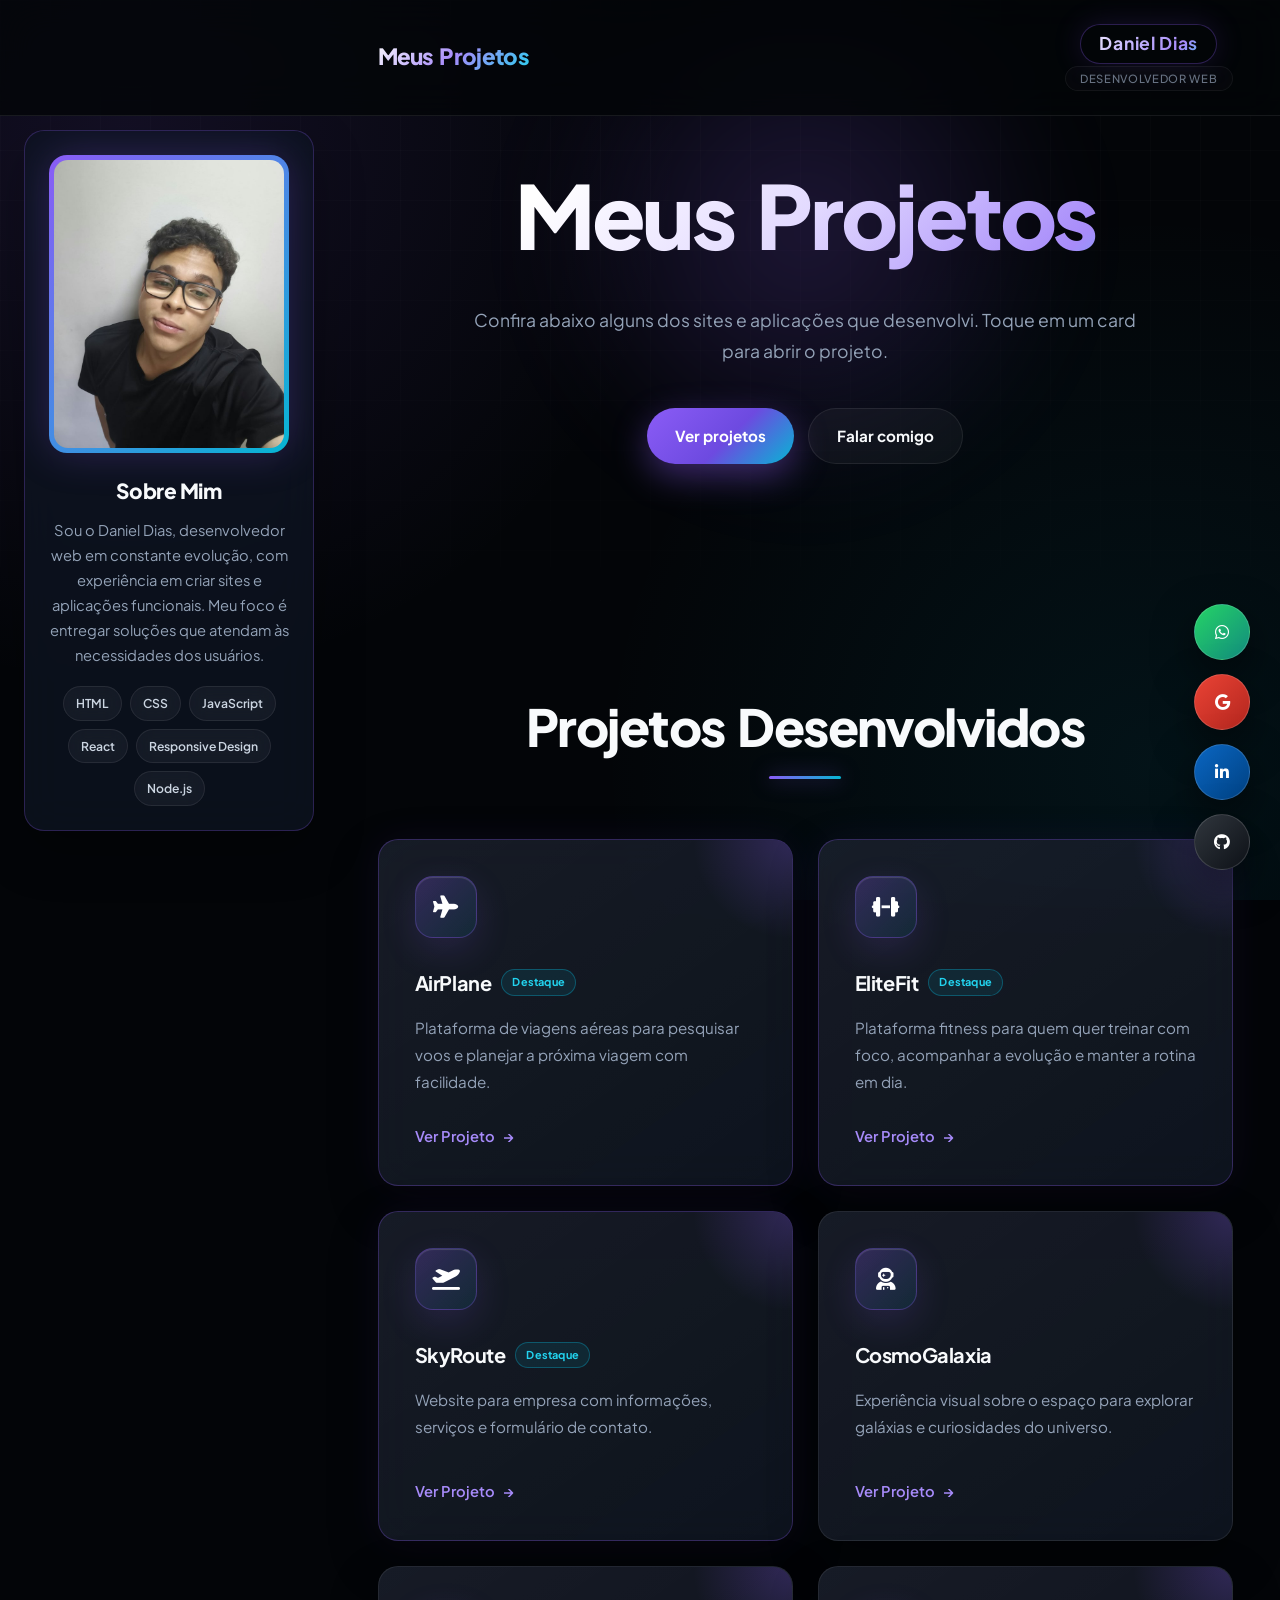
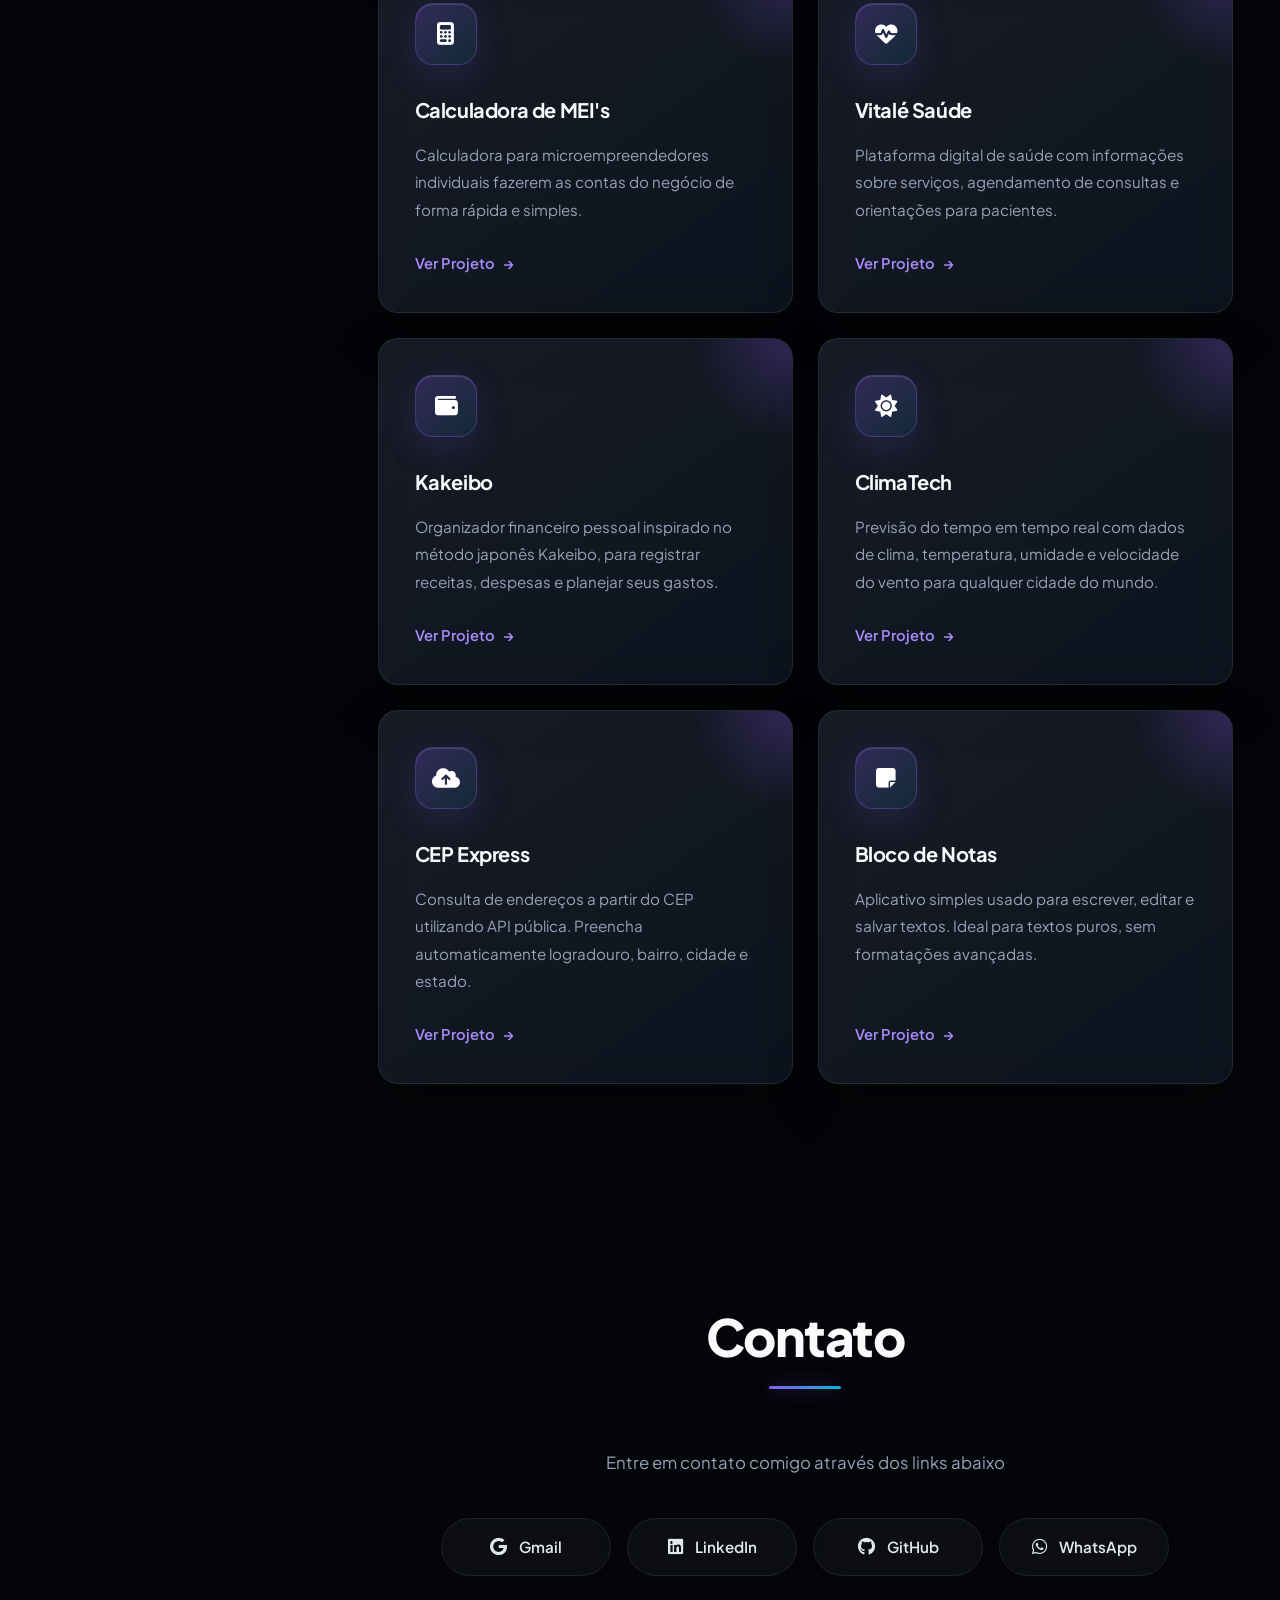
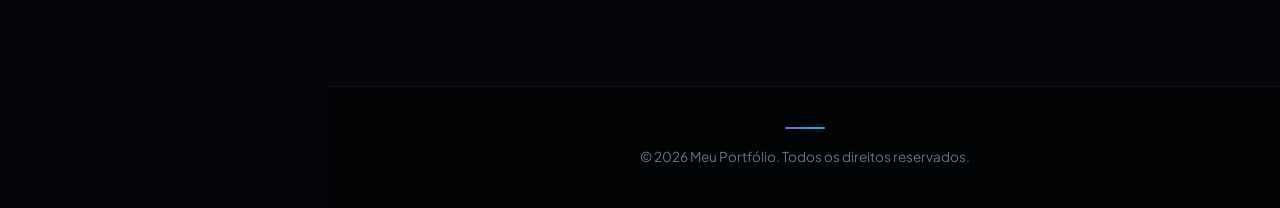
==== index.html @ 3d6140ce "Add files via upload" ====
<!DOCTYPE html>
<html lang="pt-BR">
<head>
    <meta charset="UTF-8">
    <meta name="viewport" content="width=device-width, initial-scale=1.0">
    <title>Meus Projetos</title>
    <link rel="stylesheet" href="https://cdnjs.cloudflare.com/ajax/libs/font-awesome/6.4.0/css/all.min.css">
    <link rel="stylesheet" href="style.css">
</head>
<body>
   
    <header>
        <div class="container">
            <div class="logo">Meus Projetos</div>
            <div class="header-subtitles">
                <div class="subtitle-name">Daniel Dias</div>
                <div class="subtitle-role">Desenvolvedor Web</div>
            </div>
        </div>
    </header>

    <section class="hero">
        <div class="container">
            <h1>Meus Projetos</h1>
            <p>Confira abaixo alguns dos sites e aplicações que desenvolvi. Toque em um card para abrir o projeto.</p>
            <div class="hero-actions">
                <a href="#projetos" class="btn btn-primary">Ver projetos</a>
                <a href="#contato" class="btn btn-ghost">Falar comigo</a>
            </div>
        </div>
    </section>

  
    <aside class="about-card" aria-label="Sobre mim">
        <div class="about-photo">
            <img src="foto-daniel.jpg" alt="Foto de Daniel Dias" width="360" height="450">
        </div>
        <h2>Sobre Mim</h2>
        <p>Sou o Daniel Dias, desenvolvedor web em constante evolução, com experiência em criar sites e aplicações funcionais. Meu foco é entregar soluções que atendam às necessidades dos usuários.</p>
        <div class="skills">
            <span class="skill">HTML</span>
            <span class="skill">CSS</span>
            <span class="skill">JavaScript</span>
            <span class="skill">React</span>
            <span class="skill">Responsive Design</span>
            <span class="skill">Node.js</span>
        </div>
    </aside>

    <section class="projects" id="projetos">
        <div class="container">
            <h2 class="section-title">Projetos Desenvolvidos</h2>
            <div class="projects-grid">
                <a class="project-card" href="https://airplane-smoky.vercel.app/" target="_blank" rel="noopener">
                    <div class="project-icon">
                        <i class="fas fa-plane"></i>
                    </div>
                    <h3>AirPlane</h3>
                    <p>Plataforma de viagens aéreas para pesquisar voos e planejar a próxima viagem com facilidade.</p>
                    <span class="project-link">Ver Projeto</span>
                </a>
                <a class="project-card" href="https://elitefit-self.vercel.app/" target="_blank" rel="noopener">
                    <div class="project-icon">
                        <i class="fas fa-dumbbell"></i>
                    </div>
                    <h3>EliteFit</h3>
                    <p>Plataforma fitness para quem quer treinar com foco, acompanhar a evolução e manter a rotina em dia.</p>
                    <span class="project-link">Ver Projeto</span>
                </a>
                <a class="project-card" href="https://skyroute-beta.vercel.app/" target="_blank" rel="noopener">
                    <div class="project-icon">
                        <i class="fas fa-plane-departure"></i>
                    </div>
                    <h3>SkyRoute</h3>
                    <p>Website para empresa com informações, serviços e formulário de contato.</p>
                    <span class="project-link">Ver Projeto</span>
                </a>
                <a class="project-card" href="https://cosmo-galaxia.vercel.app/" target="_blank" rel="noopener">
                    <div class="project-icon">
                        <i class="fas fa-user-astronaut"></i>
                    </div>
                    <h3>CosmoGalaxia</h3>
                    <p>Experiência visual sobre o espaço para explorar galáxias e curiosidades do universo.</p>
                    <span class="project-link">Ver Projeto</span>
                </a>
                <a class="project-card" href="https://calculadorameis.vercel.app/" target="_blank" rel="noopener">
                    <div class="project-icon">
                        <i class="fas fa-calculator"></i>
                    </div>
                    <h3>Calculadora de MEI's</h3>
                    <p>Calculadora para microempreendedores individuais fazerem as contas do negócio de forma rápida e simples.</p>
                    <span class="project-link">Ver Projeto</span>
                </a>
                <a class="project-card" href="https://vitale-kohl.vercel.app/" target="_blank" rel="noopener">
                    <div class="project-icon">
                        <i class="fas fa-heartbeat"></i>
                    </div>
                    <h3>Vitalé Saúde</h3>
                    <p>Plataforma digital de saúde com informações sobre serviços, agendamento de consultas e orientações para pacientes.</p>
                    <span class="project-link">Ver Projeto</span>
                </a>
                <a class="project-card" href="https://kakeibo-beta-six.vercel.app/" target="_blank" rel="noopener">
                    <div class="project-icon">
                        <i class="fas fa-wallet"></i>
                    </div>
                    <h3>Kakeibo</h3>
                    <p>Organizador financeiro pessoal inspirado no método japonês Kakeibo, para registrar receitas, despesas e planejar seus gastos.</p>
                    <span class="project-link">Ver Projeto</span>
                </a>
                <a class="project-card" href="https://climago-eight.vercel.app/" target="_blank" rel="noopener">
                    <div class="project-icon">
                        <i class="fas fa-sun"></i>
                    </div>
                    <h3>ClimaTech</h3>
                    <p>Previsão do tempo em tempo real com dados de clima, temperatura, umidade e velocidade do vento para qualquer cidade do mundo.</p>
                    <span class="project-link">Ver Projeto</span>
                </a>
                <a class="project-card" href="https://cepexpress.vercel.app/" target="_blank" rel="noopener">
                    <div class="project-icon">
                        <i class="fas fa-cloud-upload-alt"></i>
                    </div>
                    <h3>CEP Express</h3>
                    <p>Consulta de endereços a partir do CEP utilizando API pública. Preencha automaticamente logradouro, bairro, cidade e estado.</p>
                    <span class="project-link">Ver Projeto</span>
                </a>
                <a class="project-card" href="https://blocodenotasprojeto.vercel.app/" target="_blank" rel="noopener">
                    <div class="project-icon">
                        <i class="fas fa-sticky-note"></i>
                    </div>
                    <h3>Bloco de Notas</h3>
                    <p>Aplicativo simples usado para escrever, editar e salvar textos. Ideal para textos puros, sem formatações avançadas.</p>
                    <span class="project-link">Ver Projeto</span>
                </a>
            </div>
        </div>
    </section>

   
    <section class="contact" id="contato">
        <div class="container">
            <h2 class="section-title">Contato</h2>
            <p>Entre em contato comigo através dos links abaixo</p>
            
            <div class="contact-links">
                <a href="https://mail.google.com/mail/?view=cm&fs=1&to=ddias6574@gmail.com" class="contact-link">
                    <i class="fab fa-google"></i> Gmail
                </a>
                <a href="https://www.linkedin.com/in/daniel-dias-37a639375/" target="_blank" class="contact-link">
                    <i class="fab fa-linkedin"></i> LinkedIn
                </a>
                <a href="https://github.com/Danimilmil/dani_dias" target="_blank" rel="noopener" class="contact-link">
                    <i class="fab fa-github"></i> GitHub
                </a>
                <a href="https://wa.me/5511930120226?text=Olá!%20Vim%20pelo%20seu%20portfólio" target="_blank" class="contact-link">
                    <i class="fab fa-whatsapp"></i> WhatsApp
                </a>
            </div>
        </div>
    </section>


    <footer>
        <div class="container">
            <p>&copy; 2026 Meu Portfólio. Todos os direitos reservados.</p>
        </div>
    </footer>

   
    <div class="floating-buttons">
        
        <a href="https://wa.me/5511930120226?text=Olá!%20Vim%20pelo%20seu%20portfólio." 
           target="_blank" 
           class="floating-btn whatsapp"
           aria-label="WhatsApp">
            <i class="fab fa-whatsapp"></i>
            <span class="tooltip">WhatsApp</span>
        </a>

        <a href="https://mail.google.com/mail/?view=cm&fs=1&to=ddias6574@gmail.com" 
           class="floating-btn gmail"
           aria-label="Gmail">
            <i class="fab fa-google"></i>
            <span class="tooltip">Gmail</span>
        </a>

        
        <a href="https://www.linkedin.com/in/daniel-dias-37a639375/" 
           target="_blank" 
           class="floating-btn linkedin"
           aria-label="LinkedIn">
            <i class="fab fa-linkedin-in"></i>
            <span class="tooltip">LinkedIn</span>
        </a>
        <a href="https://github.com/Danimilmil/dani_dias" 
           target="_blank" 
           rel="noopener"
           class="floating-btn github"
           aria-label="GitHub">
            <i class="fab fa-github"></i>
            <span class="tooltip">GitHub</span>
        </a>
    </div>

    <script src="script.js"></script>
</body>
</html>
---- style.css ----
@import url('https://fonts.googleapis.com/css2?family=Plus+Jakarta+Sans:wght@300;400;500;600;700;800&family=JetBrains+Mono:wght@400;500;700&display=swap');

:root {
    --bg: #030508;
    --bg-secondary: #080c14;
    --card: rgba(14, 20, 34, 0.75);
    --card-hover: rgba(20, 28, 48, 0.92);
    
    --text: #f8fafc;
    --text-secondary: #94a3b8;
    --text-muted: #64748b;
    
    --primary: #8b5cf6;
    --primary-light: #a78bfa;
    --cyan: #06b6d4;
    --cyan-light: #22d3ee;
    --green: #10b981;
    --whatsapp: #25d366;
    --gmail: #ea4335;
    --linkedin: #0a66c2;
    
    --border: rgba(255, 255, 255, 0.08);
    --border-hover: rgba(139, 92, 246, 0.45);
    
    --shadow: 0 25px 70px rgba(0, 0, 0, 0.6);
    --glow: 0 0 40px rgba(139, 92, 246, 0.25);
    
    --radius: 20px;
    --transition: 0.35s cubic-bezier(0.16, 1, 0.3, 1);
}

* {
    margin: 0;
    padding: 0;
    box-sizing: border-box;
}

html {
    scroll-behavior: smooth;
}

body {
    font-family: 'Plus Jakarta Sans', sans-serif;
    background: 
        radial-gradient(circle at 10% 15%, rgba(139, 92, 246, 0.12), transparent 40%),
        radial-gradient(circle at 90% 85%, rgba(6, 182, 212, 0.08), transparent 40%),
        var(--bg);
    color: var(--text);
    line-height: 1.7;
    overflow-x: hidden;
    background-attachment: fixed;
}

body::before {
    content: "";
    position: fixed;
    inset: 0;
    pointer-events: none;
    z-index: -1;
    background-image:
        linear-gradient(rgba(255, 255, 255, 0.02) 1px, transparent 1px),
        linear-gradient(90deg, rgba(255, 255, 255, 0.02) 1px, transparent 1px);
    background-size: 50px 50px;
    mask-image: linear-gradient(to bottom, black, transparent 90%);
}

a {
    color: inherit;
    text-decoration: none;
}

.container {
    width: min(1200px, 90%);
    margin: auto;
}

header {
    position: fixed;
    top: 0;
    left: 0;
    width: 100%;
    padding: 24px 0;
    border-bottom: 1px solid var(--border);
    background: rgba(3, 5, 8, 0.8);
    backdrop-filter: blur(20px);
    -webkit-backdrop-filter: blur(20px);
    z-index: 100;
    transition: padding var(--transition), background var(--transition);
}

header .container {
    display: flex;
    align-items: center;
    justify-content: space-between;
}

.logo {
    font-size: 1.4rem;
    font-weight: 800;
    letter-spacing: -0.03em;
    word-spacing: 0.1em;
    padding-bottom: 0.1em;
    background: linear-gradient(
        135deg,
        #ffffff,
        var(--primary-light),
        var(--cyan-light)
    );
    -webkit-background-clip: text;
    background-clip: text;
    color: transparent;
}

.header-subtitles {
    display: flex;
    flex-direction: column;
    align-items: center;
    gap: 2px;
}

.subtitle-name {
    font-size: 1.1rem;
    font-weight: 700;
    letter-spacing: 0.04em;
    background: linear-gradient(
        135deg,
        #ffffff 0%,
        #c4b5fd 40%,
        var(--primary-light) 70%,
        var(--cyan-light) 100%
    );
    -webkit-background-clip: text;
    background-clip: text;
    color: transparent;
    padding: 4px 18px;
    border-radius: 999px;
    border: 1px solid rgba(139, 92, 246, 0.3);
    background-color: rgba(139, 92, 246, 0.08);
    box-shadow: 0 0 30px rgba(139, 92, 246, 0.15);
    transition: all var(--transition);
}

.subtitle-name:hover {
    border-color: rgba(139, 92, 246, 0.6);
    box-shadow: 0 0 50px rgba(139, 92, 246, 0.3);
    transform: scale(1.02);
}

.subtitle-role {
    color: var(--text-secondary);
    font-size: 0.7rem;
    font-weight: 500;
    padding: 2px 14px;
    border: 1px solid var(--border);
    border-radius: 999px;
    background: rgba(255, 255, 255, 0.03);
    backdrop-filter: blur(10px);
    letter-spacing: 0.06em;
    text-transform: uppercase;
    opacity: 0.7;
}

.hero {
    position: relative;
    padding: 160px 0 120px;
    text-align: center;
}

.hero::before {
    content: "";
    position: absolute;
    width: 600px;
    height: 600px;
    top: 50%;
    left: 50%;
    transform: translate(-50%, -60%);
    background: radial-gradient(
        circle,
        rgba(139, 92, 246, 0.2),
        transparent 65%
    );
    filter: blur(40px);
    pointer-events: none;
    z-index: -1;
}

.hero h1 {
    position: relative;
    font-size: clamp(3rem, 7vw, 5.5rem);
    line-height: 1.25;
    padding-bottom: 0.12em;
    font-weight: 800;
    letter-spacing: -0.035em;
    word-spacing: 0.1em;
    margin-bottom: 24px;
    background: linear-gradient(
        135deg,
        #ffffff 20%,
        #e2d9ff 50%,
        var(--primary-light) 80%,
        var(--cyan-light)
    );
    -webkit-background-clip: text;
    background-clip: text;
    color: transparent;
}

.hero p {
    max-width: 700px;
    margin: auto;
    color: var(--text-secondary);
    font-size: 1.1rem;
    line-height: 1.8;
}

.projects,
.about,
.contact {
    padding: 110px 0;
}

.section-title {
    position: relative;
    text-align: center;
    font-size: clamp(2.2rem, 4vw, 3.2rem);
    line-height: 1.25;
    font-weight: 800;
    letter-spacing: -0.03em;
    word-spacing: 0.1em;
    margin-bottom: 60px;
}

.section-title::after {
    content: "";
    display: block;
    width: 60px;
    height: 3px;
    margin: 18px auto 0;
    border-radius: 99px;
    background: linear-gradient(
        90deg,
        var(--primary),
        var(--cyan)
    );
    box-shadow: 0 0 20px rgba(139, 92, 246, 0.6);
}

.projects-grid {
    display: grid;
    grid-template-columns: repeat(3, 1fr);
    gap: 25px;
}

.project-card {
    position: relative;
    color: inherit;
    cursor: pointer;
    padding: 36px;
    min-height: 330px;
    display: flex;
    flex-direction: column;
    background: 
        linear-gradient(
            145deg,
            rgba(255, 255, 255, 0.05),
            rgba(255, 255, 255, 0.01)
        ),
        var(--card);
    border: 1px solid var(--border);
    border-radius: var(--radius);
    backdrop-filter: blur(20px);
    -webkit-backdrop-filter: blur(20px);
    box-shadow: 0 20px 50px rgba(0, 0, 0, 0.3);
    overflow: hidden;
    transition: transform var(--transition),
                border-color var(--transition),
                box-shadow var(--transition),
                background var(--transition);
}

.project-card::before {
    content: "";
    position: absolute;
    width: 200px;
    height: 200px;
    top: -100px;
    right: -100px;
    background: radial-gradient(
        circle,
        rgba(139, 92, 246, 0.25),
        transparent 70%
    );
    transition: transform 0.6s ease;
    pointer-events: none;
}

.project-card:hover {
    transform: translateY(-8px);
    background: var(--card-hover);
    border-color: var(--border-hover);
    box-shadow: 
        0 30px 80px rgba(0, 0, 0, 0.6),
        0 0 40px rgba(139, 92, 246, 0.15);
}

.project-card:hover::before {
    transform: scale(1.6);
}

.project-icon {
    width: 62px;
    height: 62px;
    display: flex;
    align-items: center;
    justify-content: center;
    margin-bottom: 28px;
    border-radius: 18px;
    font-size: 1.4rem;
    color: #ffffff;
    background: linear-gradient(
        135deg,
        rgba(139, 92, 246, 0.25),
        rgba(6, 182, 212, 0.1)
    );
    border: 1px solid rgba(139, 92, 246, 0.3);
    box-shadow: 
        inset 0 1px 1px rgba(255, 255, 255, 0.15),
        0 12px 35px rgba(139, 92, 246, 0.15);
    transition: transform var(--transition);
}

.project-card:hover .project-icon {
    transform: scale(1.1) rotate(-4deg);
    box-shadow: 0 0 35px rgba(139, 92, 246, 0.3);
}

.project-card h3 {
    font-size: 1.25rem;
    font-weight: 700;
    margin-bottom: 14px;
    letter-spacing: -0.02em;
}

.project-card p {
    color: var(--text-secondary);
    font-size: 0.95rem;
    line-height: 1.8;
    margin-bottom: 28px;
    flex-grow: 1;
}

.project-link {
    margin-top: auto;
    display: inline-flex;
    align-items: center;
    width: fit-content;
    color: var(--primary-light);
    font-size: 0.92rem;
    font-weight: 600;
    transition: color var(--transition), gap var(--transition);
}

.project-link::after {
    content: "→";
    margin-left: 8px;
    transition: transform var(--transition);
}

.project-card:hover .project-link,
.project-card:focus-visible .project-link {
    color: var(--cyan-light);
}

.project-card:hover .project-link::after,
.project-card:focus-visible .project-link::after {
    transform: translateX(6px);
}

.project-card:focus-visible {
    outline: 2px solid var(--cyan-light);
    outline-offset: 4px;
}

.about {
    position: relative;
    background: 
        linear-gradient(
            180deg,
            transparent,
            rgba(139, 92, 246, 0.04),
            transparent
        );
}

.about .container > p {
    max-width: 780px;
    margin: 0 auto 45px;
    text-align: center;
    color: var(--text-secondary);
    font-size: 1.08rem;
    line-height: 1.9;
}

.skills {
    display: flex;
    justify-content: center;
    flex-wrap: wrap;
    gap: 14px;
}

.skill {
    padding: 11px 20px;
    color: #cbd5e1;
    font-size: 0.88rem;
    font-weight: 600;
    background: rgba(255, 255, 255, 0.04);
    border: 1px solid var(--border);
    border-radius: 999px;
    backdrop-filter: blur(10px);
    transition: 
        transform var(--transition),
        color var(--transition),
        border-color var(--transition),
        background var(--transition),
        box-shadow var(--transition);
}

.skill:hover {
    color: #ffffff;
    transform: translateY(-4px);
    background: rgba(139, 92, 246, 0.12);
    border-color: rgba(139, 92, 246, 0.5);
    box-shadow: 0 10px 30px rgba(139, 92, 246, 0.2);
}

.contact {
    text-align: center;
}

.contact > .container > p {
    color: var(--text-secondary);
    margin-bottom: 40px;
    font-size: 1.05rem;
}

.contact-links {
    display: flex;
    justify-content: center;
    flex-wrap: wrap;
    gap: 16px;
}

.contact-link {
    display: inline-flex;
    align-items: center;
    justify-content: center;
    gap: 12px;
    min-width: 170px;
    padding: 15px 24px;
    border: 1px solid var(--border);
    border-radius: 14px;
    background: rgba(255, 255, 255, 0.04);
    color: #e2e8f0;
    font-size: 0.95rem;
    font-weight: 600;
    backdrop-filter: blur(10px);
    transition: 
        transform var(--transition),
        background var(--transition),
        border-color var(--transition),
        color var(--transition),
        box-shadow var(--transition);
}

.contact-link i {
    font-size: 1.1rem;
}

.contact-link:hover {
    transform: translateY(-5px);
    color: #ffffff;
    background: rgba(139, 92, 246, 0.15);
    border-color: rgba(139, 92, 246, 0.5);
    box-shadow: 0 15px 35px rgba(139, 92, 246, 0.25);
}

footer {
    padding: 40px 0;
    border-top: 1px solid var(--border);
    background: rgba(0, 0, 0, 0.4);
    text-align: center;
}

footer p {
    color: var(--text-muted);
    font-size: 0.85rem;
}

.floating-buttons {
    position: fixed;
    right: 30px;
    bottom: 30px;
    display: flex;
    flex-direction: column;
    gap: 14px;
    z-index: 1000;
}

.floating-btn {
    position: relative;
    width: 56px;
    height: 56px;
    display: flex;
    align-items: center;
    justify-content: center;
    border-radius: 50%;
    color: #ffffff;
    border: 1px solid rgba(255, 255, 255, 0.15);
    box-shadow: 0 15px 40px rgba(0, 0, 0, 0.5);
    backdrop-filter: blur(10px);
    transition: 
        transform var(--transition),
        box-shadow var(--transition),
        border-color var(--transition);
}

.floating-btn:hover {
    transform: translateY(-6px) scale(1.08);
    border-color: rgba(255, 255, 255, 0.3);
}

.floating-btn.whatsapp {
    background: linear-gradient(135deg, #25d366, #128c7e);
}

.floating-btn.whatsapp:hover {
    box-shadow: 0 0 35px rgba(37, 211, 102, 0.5);
}

.floating-btn.gmail {
    background: linear-gradient(135deg, #ea4335, #b3261e);
}

.floating-btn.gmail:hover {
    box-shadow: 0 0 35px rgba(234, 67, 53, 0.5);
}

.floating-btn.github {
    background: linear-gradient(135deg, #30363d, #0d1117);
}

.floating-btn.github:hover {
    box-shadow: 0 0 35px rgba(255, 255, 255, 0.3);
}

.floating-btn.linkedin {
    background: linear-gradient(135deg, #0a66c2, #004182);
}

.floating-btn.linkedin:hover {
    box-shadow: 0 0 35px rgba(10, 102, 194, 0.55);
}

.tooltip {
    position: absolute;
    right: 70px;
    top: 50%;
    transform: translateY(-50%) translateX(10px);
    opacity: 0;
    visibility: hidden;
    white-space: nowrap;
    padding: 8px 14px;
    border-radius: 10px;
    color: #ffffff;
    font-size: 0.8rem;
    font-weight: 600;
    background: rgba(14, 20, 34, 0.95);
    border: 1px solid var(--border);
    backdrop-filter: blur(15px);
    box-shadow: var(--shadow);
    transition: 
        opacity 0.25s ease,
        transform 0.25s ease,
        visibility 0.25s ease;
    pointer-events: none;
}

.floating-btn:hover .tooltip {
    opacity: 1;
    visibility: visible;
    transform: translateY(-50%) translateX(0);
}

::-webkit-scrollbar {
    width: 9px;
}

::-webkit-scrollbar-track {
    background: var(--bg);
}

::-webkit-scrollbar-thumb {
    background: linear-gradient(var(--primary), #40327d);
    border-radius: 10px;
    border: 2px solid var(--bg);
}

::-webkit-scrollbar-thumb:hover {
    background: var(--primary-light);
}

::selection {
    color: #ffffff;
    background: rgba(139, 92, 246, 0.5);
}

@media (max-width: 900px) {
    .projects-grid {
        grid-template-columns: repeat(2, 1fr);
    }
    
    .hero {
        padding: 120px 0 100px;
    }

}

@media (max-width: 650px) {
    header .container {
        flex-direction: column;
        gap: 14px;
        text-align: center;
    }
    
    .header-subtitles {
        align-items: center;
    }
    
    .subtitle-name {
        font-size: 0.95rem;
        padding: 4px 14px;
    }
    
    .subtitle-role {
        font-size: 0.6rem;
        padding: 2px 10px;
    }
    
    .hero {
        padding: 90px 0 80px;
    }
    
    .hero h1 {
        font-size: clamp(2.5rem, 12vw, 3.8rem);
    }
    
    .projects,
    .about,
    .contact {
        padding: 80px 0;
    }
    
    .projects-grid {
        grid-template-columns: 1fr;
    }
    
    .project-card {
        min-height: auto;
        padding: 28px;
    }
    
    .contact-links {
        flex-direction: column;
        align-items: stretch;
    }
    
    .contact-link {
        width: 100%;
    }
    
    .floating-buttons {
        right: 20px;
        bottom: 20px;
    }
    
    .floating-btn {
        width: 50px;
        height: 50px;
    }
    
    .tooltip {
        display: none;
    }
}

@media (prefers-reduced-motion: reduce) {
    html {
        scroll-behavior: auto;
    }
    
    *,
    *::before,
    *::after {
        animation-duration: 0.01ms !important;
        animation-iteration-count: 1 !important;
        transition-duration: 0.01ms !important;
    }
}

/* Sobre mim: bloco lateral */
.about-card {
    width: min(420px, 90%);
    margin: 0 auto 10px;
    padding: 24px;
    text-align: center;
    background: var(--card);
    border: 1px solid var(--border);
    border-radius: var(--radius);
    backdrop-filter: blur(20px);
    -webkit-backdrop-filter: blur(20px);
    box-shadow: 0 20px 50px rgba(0, 0, 0, 0.3);
}

.about-photo {
    max-width: 240px;
    margin: 0 auto 20px;
    padding: 5px;
    border-radius: 18px;
    background: linear-gradient(135deg, var(--primary), var(--cyan));
    box-shadow: var(--glow);
}

.about-photo img {
    display: block;
    width: 100%;
    height: auto;
    aspect-ratio: 4 / 5;
    object-fit: cover;
    object-position: center 20%;
    border-radius: 14px;
}

.about-card h2 {
    font-size: 1.3rem;
    font-weight: 800;
    letter-spacing: -0.02em;
    margin-bottom: 10px;
}

.about-card p {
    color: var(--text-secondary);
    font-size: 0.92rem;
    line-height: 1.7;
    margin-bottom: 18px;
}

.about-card .skills {
    gap: 8px;
}

.about-card .skill {
    padding: 6px 12px;
    font-size: 0.76rem;
}

@media (min-width: 1100px) {
    .about-card {
        position: fixed;
        top: 130px;
        left: 24px;
        width: 290px;
        max-height: calc(100vh - 150px);
        overflow-y: auto;
        margin: 0;
        z-index: 50;
    }
}

@media (min-width: 1100px) and (max-width: 1859px) {
    body { padding-left: 330px; }
    header { padding-left: 330px; }
    .projects-grid { grid-template-columns: repeat(2, 1fr); }
}

@media (min-width: 1500px) and (max-width: 1859px) {
    .projects-grid { grid-template-columns: repeat(3, 1fr); }
}

/* Último card ocupa a linha inteira quando a grade tem 3 colunas (evita card sozinho) */
@media (min-width: 901px) and (max-width: 1099px), (min-width: 1500px) {
    .project-card:last-child:nth-child(3n+1) {
        grid-column: 1 / -1;
        display: grid;
        grid-template-columns: 62px 1fr auto;
        grid-template-areas:
            "icon title link"
            "icon desc link";
        column-gap: 28px;
        align-items: center;
        min-height: auto;
    }

    .project-card:last-child:nth-child(3n+1) .project-icon { grid-area: icon; margin: 0; }
    .project-card:last-child:nth-child(3n+1) h3 { grid-area: title; margin-bottom: 6px; }
    .project-card:last-child:nth-child(3n+1) p { grid-area: desc; margin: 0; max-width: 640px; }
    .project-card:last-child:nth-child(3n+1) .project-link { grid-area: link; margin: 0; }
}


/* ===== Refinamento visual ===== */
header.scrolled {
    padding: 12px 0;
    background: rgba(3, 5, 8, 0.92);
    box-shadow: 0 10px 40px rgba(0, 0, 0, 0.45);
}

header.scrolled .subtitle-role { display: none; }

.hero h1 { animation: heroIn 0.9s var(--transition) both; }
.hero p { animation: heroIn 0.9s 0.12s var(--transition) both; }
.hero-actions { animation: heroIn 0.9s 0.24s var(--transition) both; }

@keyframes heroIn {
    from { opacity: 0; transform: translateY(18px); }
    to { opacity: 1; transform: none; }
}

.hero-actions {
    display: flex;
    justify-content: center;
    flex-wrap: wrap;
    gap: 14px;
    margin-top: 40px;
}

.btn {
    display: inline-flex;
    align-items: center;
    padding: 14px 28px;
    border-radius: 999px;
    font-size: 0.95rem;
    font-weight: 700;
    transition: transform var(--transition), box-shadow var(--transition), background var(--transition), border-color var(--transition);
}

.btn:hover { transform: translateY(-3px); }

.btn:focus-visible,
.contact-link:focus-visible,
.floating-btn:focus-visible {
    outline: 2px solid var(--cyan-light);
    outline-offset: 3px;
}

.btn-primary {
    color: #fff;
    background: linear-gradient(135deg, var(--primary), #6d4ae0 55%, var(--cyan));
    box-shadow: 0 12px 35px rgba(139, 92, 246, 0.4);
}

.btn-primary:hover { box-shadow: 0 18px 45px rgba(139, 92, 246, 0.55); }

.btn-ghost {
    color: var(--text);
    border: 1px solid var(--border);
    background: rgba(255, 255, 255, 0.04);
}

.btn-ghost:hover {
    border-color: rgba(139, 92, 246, 0.5);
    background: rgba(139, 92, 246, 0.12);
}

section[id] { scroll-margin-top: 80px; }

/* Cards: brilho no mouse, borda viva e selo nos destaques */
.project-card { --mx: 50%; --my: 0%; }

.project-card::after {
    content: "";
    position: absolute;
    inset: 0;
    border-radius: inherit;
    background: radial-gradient(380px circle at var(--mx) var(--my), rgba(139, 92, 246, 0.2), transparent 65%);
    opacity: 0;
    transition: opacity var(--transition);
    pointer-events: none;
}

.project-card:hover::after { opacity: 1; }

.project-card h3 { display: flex; align-items: center; gap: 10px; flex-wrap: wrap; }

.project-card:nth-child(-n+3) h3::after {
    content: "Destaque";
    padding: 3px 10px;
    border-radius: 999px;
    color: var(--cyan-light);
    font-size: 0.68rem;
    font-weight: 700;
    letter-spacing: 0.02em;
    background: rgba(6, 182, 212, 0.1);
    border: 1px solid rgba(6, 182, 212, 0.35);
}

.project-card:nth-child(-n+3) {
    border-color: rgba(139, 92, 246, 0.28);
    box-shadow: 0 20px 50px rgba(0, 0, 0, 0.3), 0 0 40px rgba(139, 92, 246, 0.08);
}

/* Sobre mim: nome em destaque e foto com brilho */
.about-card { border-color: rgba(139, 92, 246, 0.25); }
.about-photo img { transition: transform 0.6s var(--transition); }
.about-card:hover .about-photo img { transform: scale(1.04); }
.about-photo { overflow: hidden; }

.section-title::after { width: 72px; }

.contact-link { border-radius: 999px; }

footer p::before {
    content: "";
    display: block;
    width: 40px;
    height: 2px;
    margin: 0 auto 16px;
    border-radius: 99px;
    background: linear-gradient(90deg, var(--primary), var(--cyan));
}
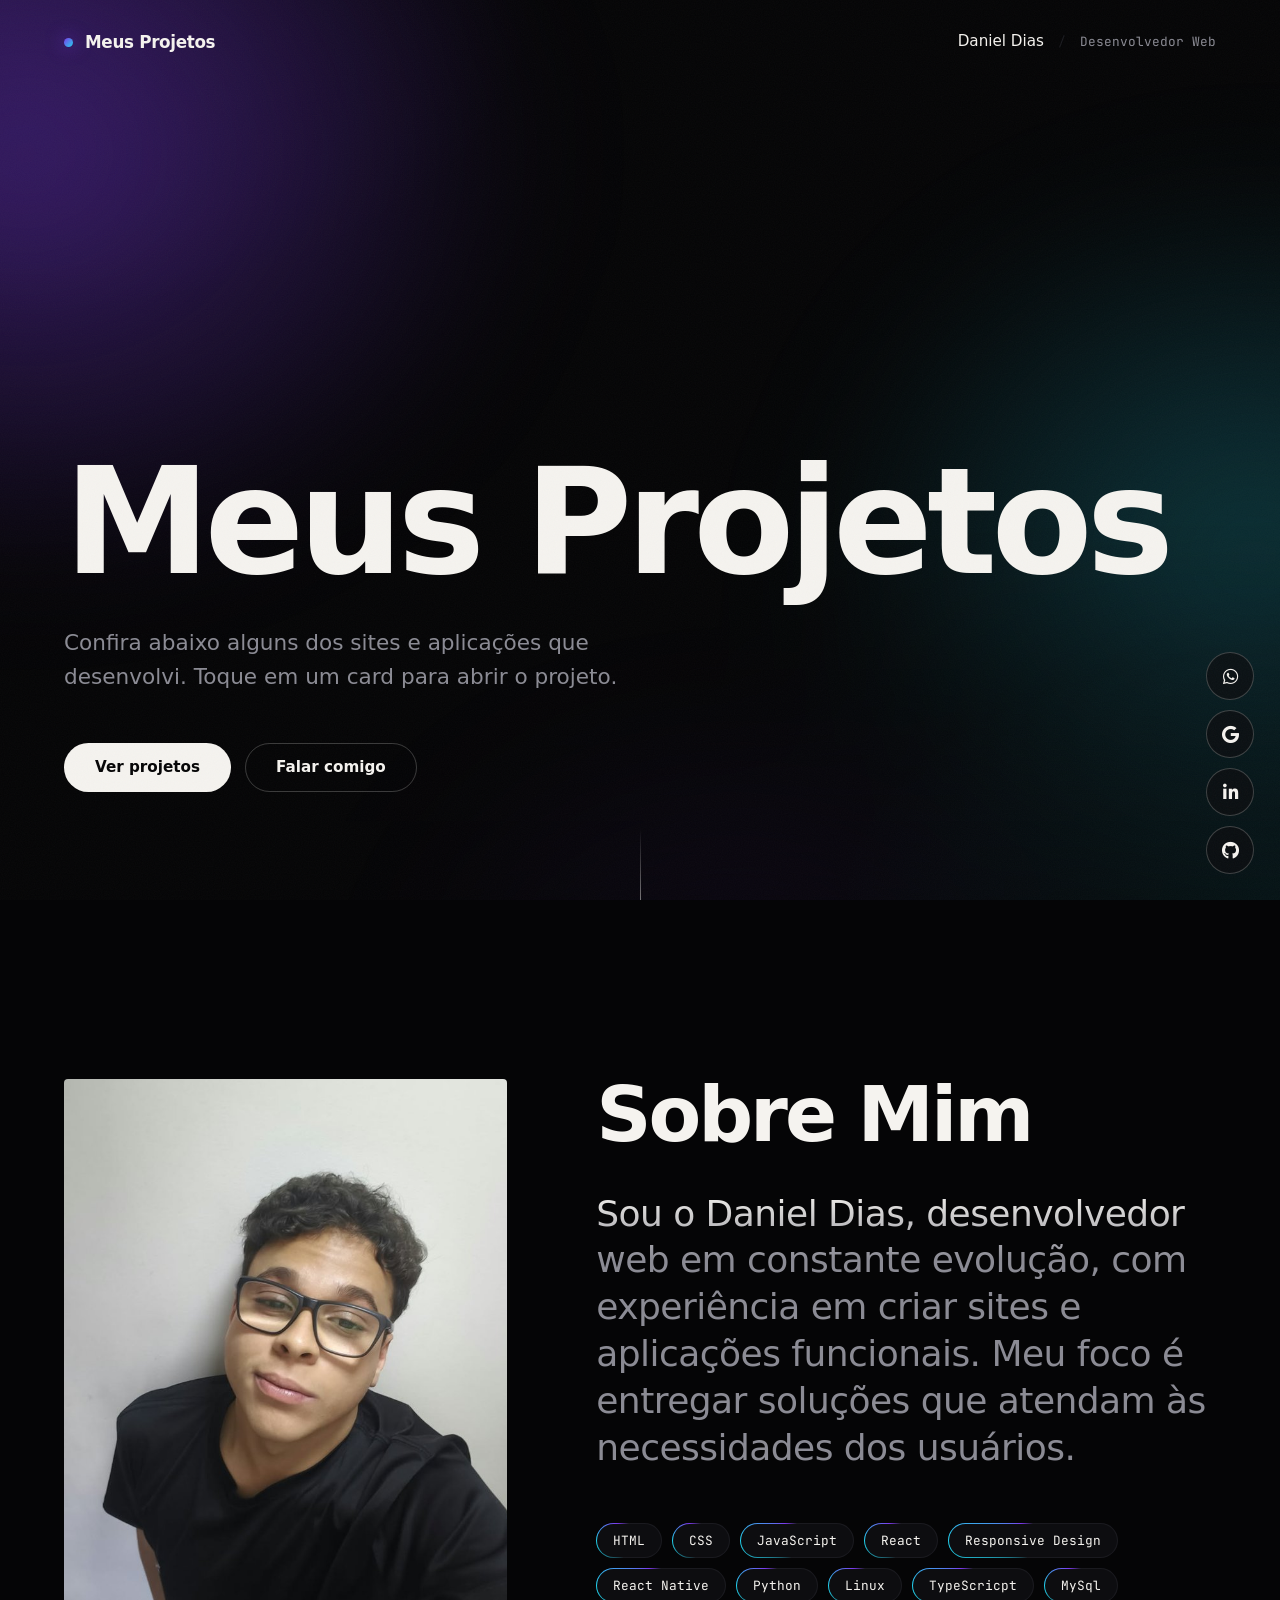
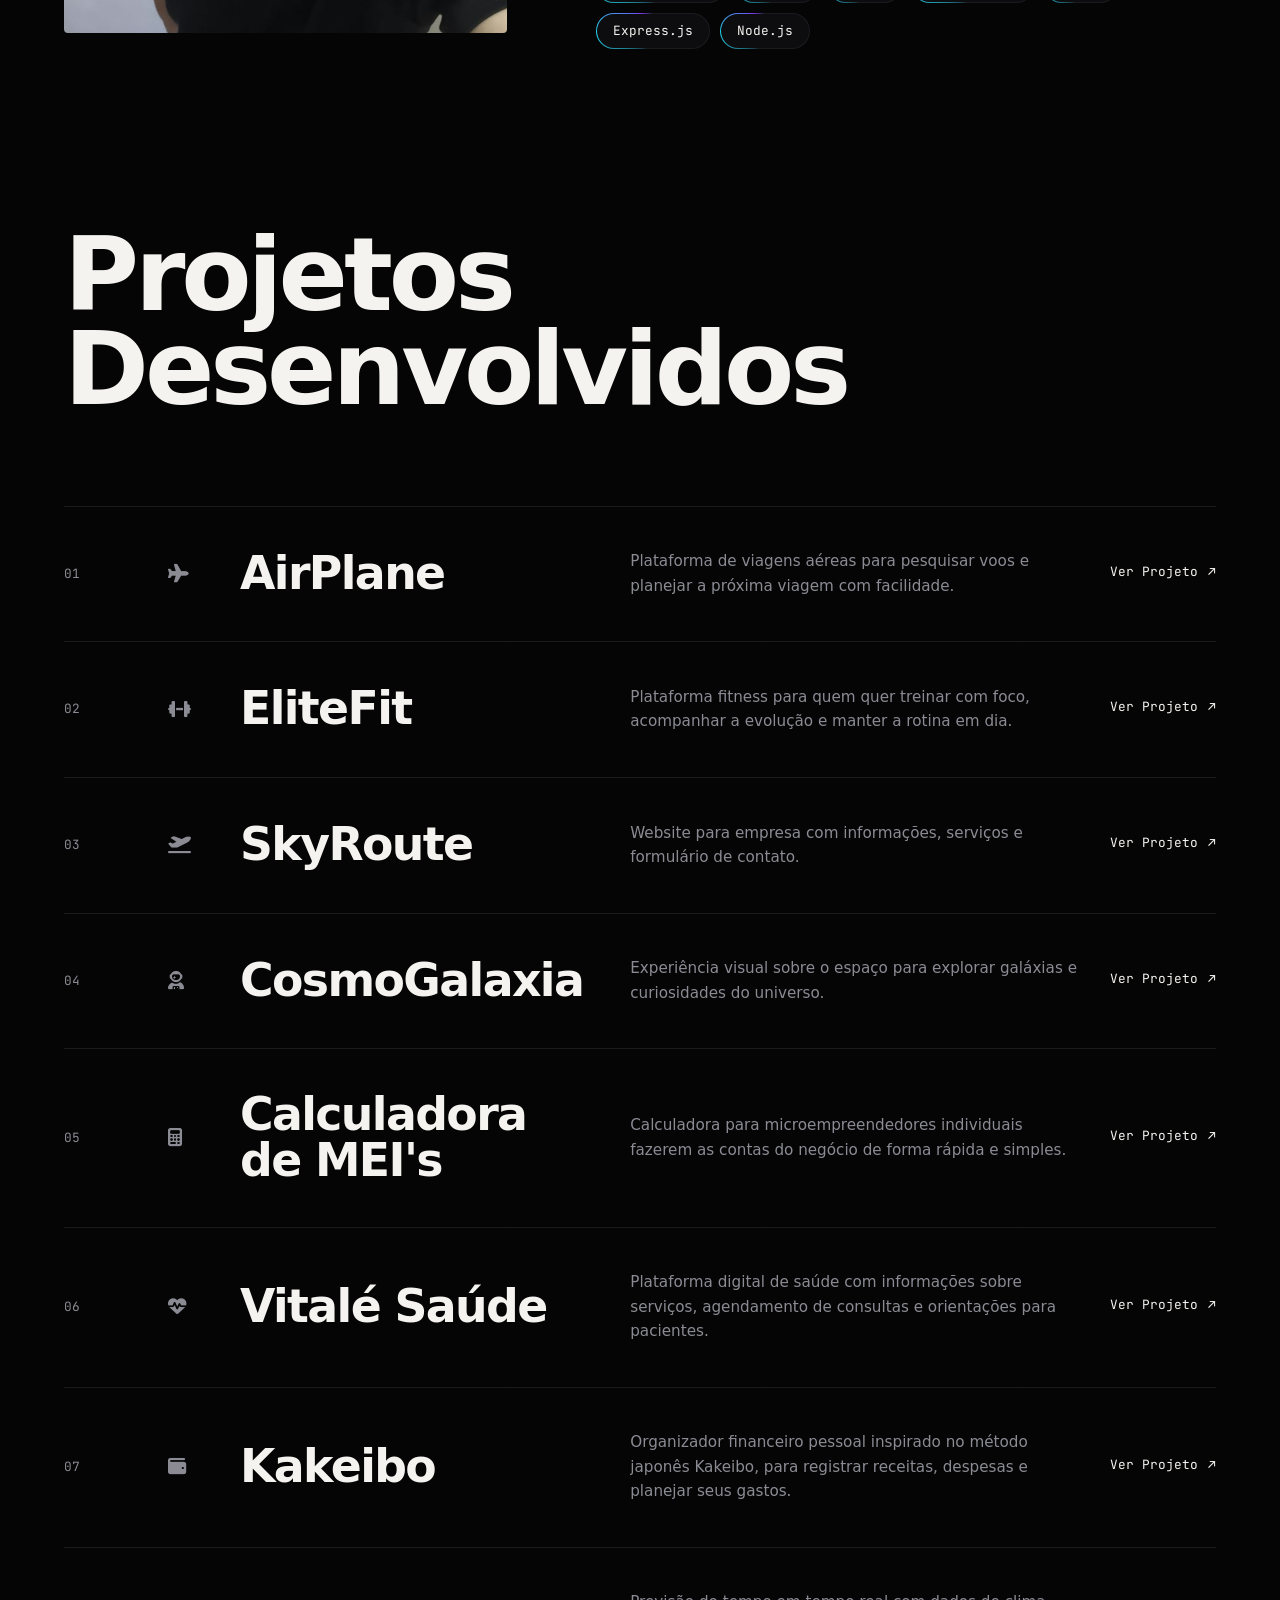
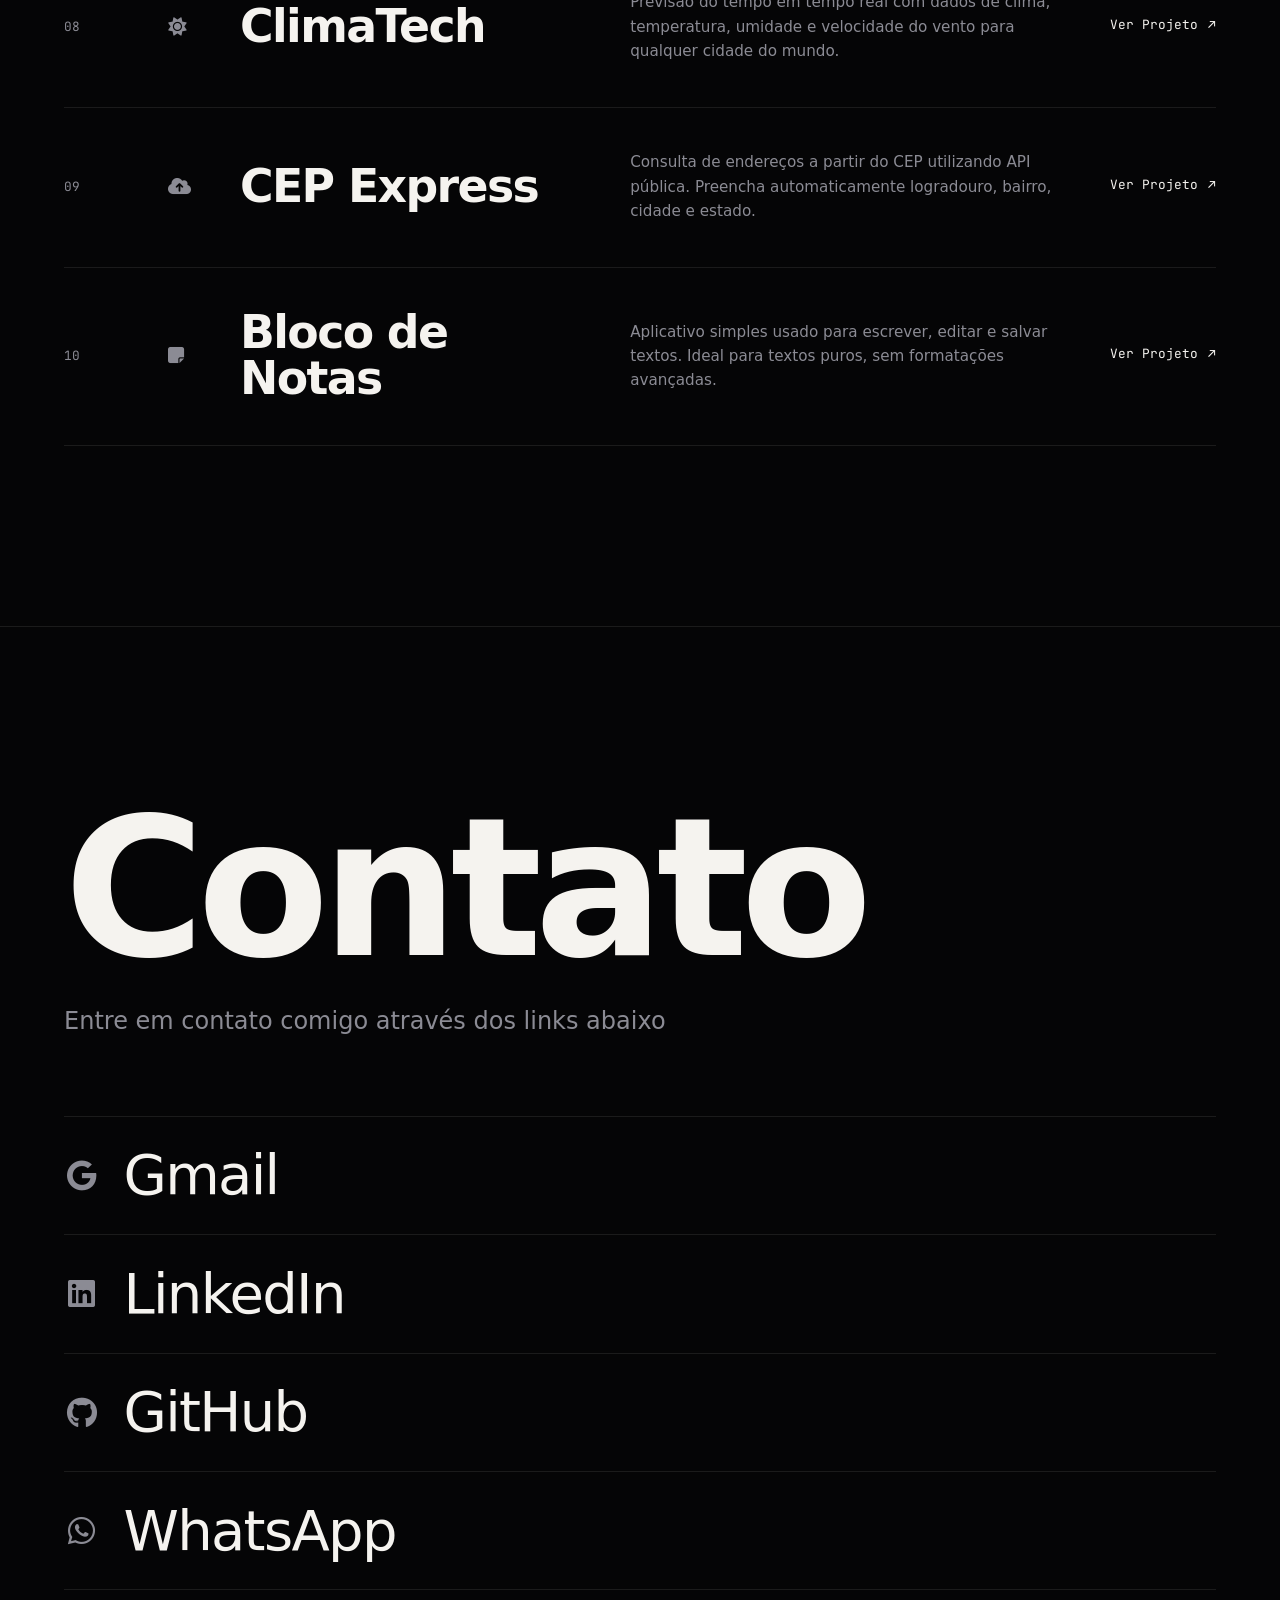
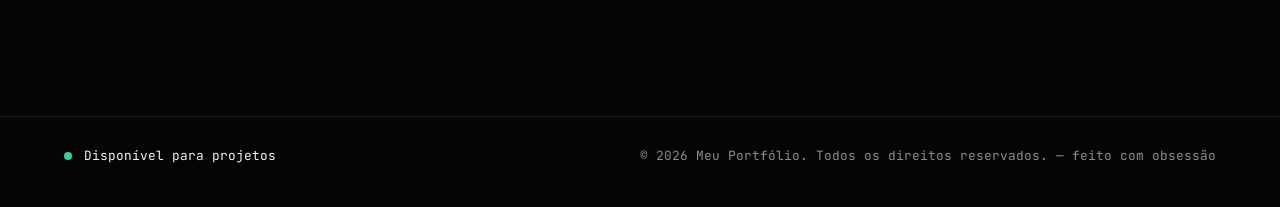
==== commit 62671696: "Atualização do portfólio" ====
--- a/index.html
+++ b/index.html
@@ -43,6 +43,12 @@
             <span class="skill">JavaScript</span>
             <span class="skill">React</span>
             <span class="skill">Responsive Design</span>
+            <span class="skill">React Native</span>
+            <span class="skill">Python</span>
+            <span class="skill">Linux</span>
+            <span class="skill">TypeScricpt</span>
+            <span class="skill">MySql</span>
+            <span class="skill">Express.js</span>
             <span class="skill">Node.js</span>
         </div>
     </aside>
--- a/style.css
+++ b/style.css
@@ -1,929 +1,1060 @@
-@import url('https://fonts.googleapis.com/css2?family=Plus+Jakarta+Sans:wght@300;400;500;600;700;800&family=JetBrains+Mono:wght@400;500;700&display=swap');
+
+
+/* Fontes: Clash Display + Satoshi (Fontshare), JetBrains Mono (Google) */
+@import url('https://api.fontshare.com/v2/css?f[]=clash-display@500,600,700&f[]=satoshi@400,500,700&display=swap');
+@import url('https://fonts.googleapis.com/css2?family=JetBrains+Mono:wght@400;500&display=swap');
+
+
+/* ==========================================================================
+   1. TOKENS
+   ========================================================================== */
+
+@property --angle {
+  syntax: '<angle>';
+  inherits: false;
+  initial-value: 0deg;
+}
+
+@property --p {
+  syntax: '<percentage>';
+  inherits: false;
+  initial-value: 0%;
+}
 
 :root {
-    --bg: #030508;
-    --bg-secondary: #080c14;
-    --card: rgba(14, 20, 34, 0.75);
-    --card-hover: rgba(20, 28, 48, 0.92);
-    
-    --text: #f8fafc;
-    --text-secondary: #94a3b8;
-    --text-muted: #64748b;
-    
-    --primary: #8b5cf6;
-    --primary-light: #a78bfa;
-    --cyan: #06b6d4;
-    --cyan-light: #22d3ee;
-    --green: #10b981;
-    --whatsapp: #25d366;
-    --gmail: #ea4335;
-    --linkedin: #0a66c2;
-    
-    --border: rgba(255, 255, 255, 0.08);
-    --border-hover: rgba(139, 92, 246, 0.45);
-    
-    --shadow: 0 25px 70px rgba(0, 0, 0, 0.6);
-    --glow: 0 0 40px rgba(139, 92, 246, 0.25);
-    
-    --radius: 20px;
-    --transition: 0.35s cubic-bezier(0.16, 1, 0.3, 1);
-}
-
-* {
-    margin: 0;
-    padding: 0;
-    box-sizing: border-box;
+  /* Paleta */
+  --void: #050506;
+  --obsidian: #0d0d10;
+  --graphite: #1a1a1f;
+  --plasma: #7c3aed;
+  --laser: #22d3ee;
+  --ember: #f97316;
+  --bone: #f5f3ef;
+  --smoke: #8b8b94;
+
+  /* Derivados */
+  --line: rgba(245, 243, 239, 0.09);
+  --line-strong: rgba(245, 243, 239, 0.22);
+  --signature: linear-gradient(135deg, var(--plasma) 0%, var(--laser) 100%);
+  --ok: #34d399;
+
+  /* Tipografia */
+  --font-display: 'Clash Display', 'Satoshi', 'Inter', system-ui, sans-serif;
+  --font-body: 'Satoshi', 'Inter', system-ui, -apple-system, 'Segoe UI', sans-serif;
+  --font-mono: 'JetBrains Mono', ui-monospace, 'SF Mono', Menlo, Consolas, monospace;
+
+  /* Escala modular 1.25 */
+  --step--1: clamp(0.75rem, 0.73rem + 0.1vw, 0.8rem);
+  --step-0: clamp(1rem, 0.96rem + 0.2vw, 1.125rem);
+  --step-1: clamp(1.25rem, 1.15rem + 0.5vw, 1.5rem);
+  --step-2: clamp(1.5rem, 1.3rem + 1vw, 2rem);
+  --step-3: clamp(1.9rem, 1.5rem + 2vw, 3rem);
+
+  /* Layout */
+  --max: 1440px;
+  --gutter: clamp(20px, 5vw, 72px);
+  --section-y: clamp(96px, 14vw, 192px);
+
+  /* Movimento */
+  --ease: cubic-bezier(0.16, 1, 0.3, 1);
+  --dur: 700ms;
+}
+
+
+/* ==========================================================================
+   2. RESET & BASE
+   ========================================================================== */
+
+*,
+*::before,
+*::after {
+  margin: 0;
+  padding: 0;
+  box-sizing: border-box;
 }
 
 html {
-    scroll-behavior: smooth;
+  background: var(--void);
+  scroll-behavior: smooth;
+  scroll-padding-top: 96px;
+  -webkit-text-size-adjust: 100%;
+  text-size-adjust: 100%;
 }
 
 body {
-    font-family: 'Plus Jakarta Sans', sans-serif;
-    background: 
-        radial-gradient(circle at 10% 15%, rgba(139, 92, 246, 0.12), transparent 40%),
-        radial-gradient(circle at 90% 85%, rgba(6, 182, 212, 0.08), transparent 40%),
-        var(--bg);
-    color: var(--text);
-    line-height: 1.7;
-    overflow-x: hidden;
-    background-attachment: fixed;
-}
-
+  min-height: 100vh;
+  overflow-x: clip;
+  font-family: var(--font-body);
+  font-size: var(--step-0);
+  line-height: 1.7;
+  color: var(--bone);
+  background:
+    radial-gradient(60vw 50vh at 0% 0%, rgba(124, 58, 237, 0.10), transparent 70%),
+    radial-gradient(50vw 40vh at 100% 100%, rgba(34, 211, 238, 0.06), transparent 70%),
+    var(--void);
+  background-attachment: fixed;
+  -webkit-font-smoothing: antialiased;
+  -moz-osx-font-smoothing: grayscale;
+  text-rendering: optimizeLegibility;
+}
+
+/* Textura de ruído — tira o "liso digital" */
 body::before {
-    content: "";
-    position: fixed;
-    inset: 0;
-    pointer-events: none;
-    z-index: -1;
-    background-image:
-        linear-gradient(rgba(255, 255, 255, 0.02) 1px, transparent 1px),
-        linear-gradient(90deg, rgba(255, 255, 255, 0.02) 1px, transparent 1px);
-    background-size: 50px 50px;
-    mask-image: linear-gradient(to bottom, black, transparent 90%);
+  content: '';
+  position: fixed;
+  inset: 0;
+  z-index: 500;
+  pointer-events: none;
+  opacity: 0.035;
+  background-image: url("data:image/svg+xml;utf8,<svg xmlns='http://www.w3.org/2000/svg' width='220' height='220'><filter id='n'><feTurbulence type='fractalNoise' baseFrequency='.85' numOctaves='2' stitchTiles='stitch'/></filter><rect width='100%' height='100%' filter='url(%23n)'/></svg>");
+}
+
+img {
+  display: block;
+  max-width: 100%;
 }
 
 a {
-    color: inherit;
-    text-decoration: none;
+  color: inherit;
+  text-decoration: none;
+}
+
+::selection {
+  background: var(--plasma);
+  color: var(--bone);
+}
+
+/* Foco visível com estilo próprio */
+:focus-visible {
+  outline: 2px solid var(--laser);
+  outline-offset: 4px;
+  border-radius: 4px;
+}
+
+/* Scrollbar discreta */
+html {
+  scrollbar-color: var(--graphite) var(--void);
+  scrollbar-width: thin;
 }
 
 .container {
-    width: min(1200px, 90%);
-    margin: auto;
-}
+  width: min(var(--max), 100% - var(--gutter) * 2);
+  margin-inline: auto;
+}
+
+
+/* ==========================================================================
+   3. HEADER
+   ========================================================================== */
 
 header {
+  position: fixed;
+  inset: 0 0 auto 0;
+  z-index: 100;
+  padding: 28px 0;
+  border-bottom: 1px solid transparent;
+  transition:
+    padding var(--dur) var(--ease),
+    background-color var(--dur) var(--ease),
+    border-color var(--dur) var(--ease),
+    backdrop-filter var(--dur) var(--ease);
+}
+
+header.scrolled {
+  padding: 14px 0;
+  background: rgba(5, 5, 6, 0.72);
+  border-bottom-color: var(--line);
+  -webkit-backdrop-filter: blur(18px) saturate(140%);
+  backdrop-filter: blur(18px) saturate(140%);
+}
+
+header .container {
+  display: flex;
+  align-items: center;
+  justify-content: space-between;
+  gap: 24px;
+}
+
+.logo {
+  display: inline-flex;
+  align-items: center;
+  gap: 12px;
+  font-family: var(--font-display);
+  font-size: 1.05rem;
+  font-weight: 600;
+  letter-spacing: -0.02em;
+  color: var(--bone);
+}
+
+.logo::before {
+  content: '';
+  width: 9px;
+  height: 9px;
+  border-radius: 50%;
+  background: var(--signature);
+  box-shadow: 0 0 18px rgba(124, 58, 237, 0.8);
+}
+
+.header-subtitles {
+  display: flex;
+  align-items: baseline;
+  gap: 14px;
+}
+
+.subtitle-name {
+  font-size: 0.95rem;
+  font-weight: 500;
+  color: var(--bone);
+}
+
+.subtitle-role {
+  font-family: var(--font-mono);
+  font-size: var(--step--1);
+  color: var(--smoke);
+}
+
+.subtitle-role::before {
+  content: '/';
+  margin-right: 14px;
+  color: var(--graphite);
+}
+
+
+/* ==========================================================================
+   4. HERO — The Cold Open
+   ========================================================================== */
+
+.hero {
+  position: relative;
+  isolation: isolate;
+  min-height: 100vh;
+  min-height: 100svh;
+  display: flex;
+  align-items: flex-end;
+  padding: 160px 0 clamp(72px, 12vh, 140px);
+  overflow: hidden;
+}
+
+/* Aurora em CSS: substitui o shader WebGL */
+.hero::before {
+  content: '';
+  position: absolute;
+  inset: -25%;
+  z-index: -1;
+  background:
+    radial-gradient(38% 45% at 18% 28%, rgba(124, 58, 237, 0.42), transparent 70%),
+    radial-gradient(34% 42% at 82% 58%, rgba(34, 211, 238, 0.24), transparent 70%),
+    radial-gradient(28% 30% at 55% 90%, rgba(124, 58, 237, 0.18), transparent 70%);
+  filter: blur(70px);
+  -webkit-mask-image: linear-gradient(to bottom, #000 55%, transparent 100%);
+  mask-image: linear-gradient(to bottom, #000 55%, transparent 100%);
+  animation: aurora 26s ease-in-out infinite alternate;
+}
+
+/* Indicador de scroll: linha que corre sem parar */
+.hero::after {
+  content: '';
+  position: absolute;
+  left: 50%;
+  bottom: 0;
+  width: 1px;
+  height: clamp(40px, 8vh, 80px);
+  background: linear-gradient(to bottom, transparent, var(--bone), transparent);
+  background-size: 100% 220%;
+  opacity: 0.5;
+  animation: scrollLine 2.6s var(--ease) infinite;
+}
+
+.hero .container {
+  position: relative;
+}
+
+.hero h1 {
+  font-family: var(--font-display);
+  font-weight: 600;
+  font-size: clamp(3.2rem, 11.5vw, 10.5rem);
+  line-height: 0.88;
+  letter-spacing: -0.04em;
+  text-wrap: balance;
+  color: var(--bone);
+}
+
+.hero p {
+  max-width: 46ch;
+  margin-top: clamp(24px, 3vw, 40px);
+  font-size: clamp(1.05rem, 0.95rem + 0.5vw, 1.35rem);
+  line-height: 1.6;
+  color: var(--smoke);
+  text-wrap: pretty;
+}
+
+.hero-actions {
+  display: flex;
+  flex-wrap: wrap;
+  gap: 14px;
+  margin-top: clamp(32px, 4vw, 48px);
+}
+
+
+/* ==========================================================================
+   5. BOTÕES
+   ========================================================================== */
+
+.btn {
+  display: inline-flex;
+  align-items: center;
+  gap: 12px;
+  padding: 16px 30px;
+  border: 1px solid transparent;
+  border-radius: 999px;
+  font-family: var(--font-body);
+  font-size: 0.95rem;
+  font-weight: 700;
+  line-height: 1;
+  cursor: pointer;
+  transition:
+    background-color 400ms var(--ease),
+    color 400ms var(--ease),
+    border-color 400ms var(--ease),
+    transform 400ms var(--ease),
+    box-shadow 400ms var(--ease);
+}
+
+.btn:active {
+  transform: scale(0.97);
+}
+
+.btn-primary {
+  background: var(--bone);
+  color: var(--void);
+}
+
+.btn-primary:hover {
+  background: var(--ember);
+  box-shadow: 0 10px 40px rgba(249, 115, 22, 0.35);
+}
+
+.btn-ghost {
+  color: var(--bone);
+  border-color: var(--line-strong);
+}
+
+.btn-ghost:hover {
+  color: var(--laser);
+  border-color: var(--laser);
+  box-shadow: 0 0 30px rgba(34, 211, 238, 0.15);
+}
+
+
+/* ==========================================================================
+   6. SOBRE — Manifesto (o <aside class="about-card">)
+   ========================================================================== */
+
+.about-card {
+  width: min(var(--max), 100% - var(--gutter) * 2);
+  margin: 0 auto;
+  padding: var(--section-y) 0 0;
+  display: grid;
+  grid-template-columns: minmax(0, 5fr) minmax(0, 7fr);
+  grid-template-areas:
+    'photo title'
+    'photo text'
+    'photo skills';
+  grid-template-rows: auto auto 1fr;
+  column-gap: clamp(32px, 7vw, 120px);
+  align-items: start;
+}
+
+.about-photo {
+  grid-area: photo;
+  position: relative;
+  isolation: isolate;
+  aspect-ratio: 4 / 5;
+  max-width: 460px;
+  overflow: hidden;
+  border-radius: 4px;
+  background: var(--obsidian);
+}
+
+.about-photo img {
+  width: 100%;
+  height: 100%;
+  object-fit: cover;
+  transform: scale(1.04);
+  transition: transform 1400ms var(--ease);
+}
+
+.about-card:hover .about-photo img {
+  transform: scale(1);
+}
+
+.about-card h2 {
+  grid-area: title;
+  font-family: var(--font-display);
+  font-weight: 600;
+  font-size: clamp(2.6rem, 6vw, 5.5rem);
+  line-height: 0.95;
+  letter-spacing: -0.04em;
+  margin-bottom: clamp(24px, 3vw, 40px);
+}
+
+.about-card p {
+  grid-area: text;
+  max-width: 34ch;
+  font-size: clamp(1.35rem, 1rem + 1.6vw, 2.25rem);
+  font-weight: 500;
+  line-height: 1.3;
+  letter-spacing: -0.015em;
+  color: var(--bone);
+  text-wrap: pretty;
+}
+
+.skills {
+  display: flex;
+  flex-wrap: wrap;
+  gap: 10px;
+}
+
+.about-card .skills {
+  grid-area: skills;
+  align-self: end;
+  margin-top: clamp(32px, 4vw, 56px);
+}
+
+/* Chips com borda de gradiente cônico (gira ao passar o mouse) */
+.skill {
+  padding: 9px 16px;
+  border: 1px solid transparent;
+  border-radius: 999px;
+  font-family: var(--font-mono);
+  font-size: var(--step--1);
+  line-height: 1.2;
+  color: var(--bone);
+  background:
+    linear-gradient(var(--obsidian), var(--obsidian)) padding-box,
+    conic-gradient(
+      from var(--angle),
+      var(--graphite) 0%,
+      var(--graphite) 55%,
+      var(--laser) 75%,
+      var(--plasma) 90%,
+      var(--graphite) 100%
+    ) border-box;
+  transition: color 400ms var(--ease), transform 400ms var(--ease);
+}
+
+.skill:hover {
+  color: var(--laser);
+  transform: translateY(-2px);
+  animation: spin 3s linear infinite;
+}
+
+
+/* ==========================================================================
+   7. PROJETOS — The Reel
+   ========================================================================== */
+
+.projects {
+  padding: var(--section-y) 0;
+}
+
+.section-title {
+  font-family: var(--font-display);
+  font-weight: 600;
+  font-size: clamp(2.6rem, 8vw, 7.5rem);
+  line-height: 0.92;
+  letter-spacing: -0.04em;
+  text-wrap: balance;
+  max-width: 14ch;
+}
+
+.projects-grid {
+  display: flex;
+  flex-direction: column;
+  counter-reset: proj;
+  margin-top: clamp(48px, 7vw, 112px);
+  border-bottom: 1px solid var(--line);
+}
+
+.project-card {
+  --mx: 50%;
+  --my: 50%;
+  counter-increment: proj;
+  position: relative;
+  isolation: isolate;
+  display: grid;
+  grid-template-columns: 4.5rem 2.5rem minmax(0, 1fr) minmax(0, 1.25fr) auto;
+  grid-template-areas: 'num icon title desc link';
+  align-items: center;
+  column-gap: clamp(16px, 2.5vw, 40px);
+  padding: clamp(28px, 3.4vw, 48px) 0;
+  /* linha fixa + linha de gradiente que "desenha" no hover */
+  background:
+    linear-gradient(90deg, var(--plasma), var(--laser)) top left / 0 1px no-repeat,
+    linear-gradient(var(--line), var(--line)) top left / 100% 1px no-repeat;
+  transition: background-size 900ms var(--ease);
+}
+
+.project-card:hover,
+.project-card:focus-visible {
+  background-size: 100% 1px, 100% 1px;
+}
+
+/* Numeração mono */
+.project-card::before {
+  content: counter(proj, decimal-leading-zero);
+  grid-area: num;
+  font-family: var(--font-mono);
+  font-size: var(--step--1);
+  color: var(--smoke);
+  transition: color 500ms var(--ease);
+}
+
+/* Spotlight que segue o cursor (--mx / --my vêm do script.js) */
+.project-card::after {
+  content: '';
+  position: absolute;
+  inset: 0 calc(var(--gutter) * -0.4);
+  z-index: -1;
+  background: radial-gradient(520px circle at var(--mx) var(--my), rgba(124, 58, 237, 0.16), transparent 65%);
+  opacity: 0;
+  transition: opacity 600ms var(--ease);
+  pointer-events: none;
+}
+
+.project-card:hover::after,
+.project-card:focus-visible::after {
+  opacity: 1;
+}
+
+.project-card:hover::before {
+  color: var(--laser);
+}
+
+.project-icon {
+  grid-area: icon;
+  font-size: 1.15rem;
+  color: var(--smoke);
+  transition: color 500ms var(--ease), transform 700ms var(--ease);
+}
+
+.project-card:hover .project-icon {
+  color: var(--laser);
+  transform: scale(1.25) rotate(-8deg);
+}
+
+.project-card h3 {
+  grid-area: title;
+  font-family: var(--font-display);
+  font-weight: 600;
+  font-size: clamp(1.6rem, 1.1rem + 2.2vw, 3rem);
+  line-height: 1;
+  letter-spacing: -0.035em;
+  transition: transform 700ms var(--ease);
+}
+
+.project-card:hover h3 {
+  transform: translateX(14px);
+}
+
+.project-card p {
+  grid-area: desc;
+  max-width: 48ch;
+  font-size: 0.95rem;
+  line-height: 1.6;
+  color: var(--smoke);
+  transition: color 500ms var(--ease);
+}
+
+.project-card:hover p {
+  color: var(--bone);
+}
+
+.project-link {
+  grid-area: link;
+  position: relative;
+  display: inline-flex;
+  align-items: center;
+  gap: 10px;
+  padding-bottom: 4px;
+  font-family: var(--font-mono);
+  font-size: var(--step--1);
+  color: var(--bone);
+  white-space: nowrap;
+}
+
+/* Sublinhado que desenha */
+.project-link::before {
+  content: '';
+  position: absolute;
+  left: 0;
+  right: 0;
+  bottom: 0;
+  height: 1px;
+  background: var(--signature);
+  transform: scaleX(0);
+  transform-origin: left;
+  transition: transform 700ms var(--ease);
+}
+
+.project-card:hover .project-link::before {
+  transform: scaleX(1);
+}
+
+/* Seta diagonal */
+.project-link::after {
+  content: '↗';
+  display: inline-block;
+  transition: transform 500ms var(--ease), color 500ms var(--ease);
+}
+
+.project-card:hover .project-link::after {
+  transform: translate(3px, -3px);
+  color: var(--ember);
+}
+
+
+/* ==========================================================================
+   8. CONTATO — The Finale
+   ========================================================================== */
+
+.contact {
+  padding: var(--section-y) 0 calc(var(--section-y) * 0.7);
+  border-top: 1px solid var(--line);
+}
+
+.contact .section-title {
+  max-width: none;
+  font-size: clamp(3.4rem, 15vw, 14rem);
+  line-height: 0.86;
+}
+
+.contact .container > p {
+  max-width: 40ch;
+  margin-top: clamp(20px, 2.5vw, 32px);
+  font-size: var(--step-1);
+  line-height: 1.5;
+  color: var(--smoke);
+}
+
+.contact-links {
+  display: flex;
+  flex-direction: column;
+  margin-top: clamp(48px, 6vw, 96px);
+  border-bottom: 1px solid var(--line);
+}
+
+.contact-link {
+  position: relative;
+  display: flex;
+  align-items: center;
+  gap: clamp(14px, 2vw, 28px);
+  padding: clamp(18px, 2.4vw, 32px) 0;
+  font-family: var(--font-display);
+  font-weight: 500;
+  font-size: clamp(1.6rem, 1rem + 3.4vw, 3.5rem);
+  line-height: 1;
+  letter-spacing: -0.03em;
+  color: var(--bone);
+  border-top: 1px solid var(--line);
+  transition: padding-left 700ms var(--ease), color 500ms var(--ease);
+}
+
+.contact-link i {
+  width: 1.1em;
+  font-size: 0.55em;
+  text-align: center;
+  color: var(--smoke);
+  transition: color 500ms var(--ease);
+}
+
+/* Seta que aparece na diagonal */
+.contact-link::after {
+  content: '↗';
+  margin-left: auto;
+  font-family: var(--font-body);
+  font-size: 0.8em;
+  color: var(--laser);
+  opacity: 0;
+  transform: translate(-16px, 16px);
+  transition: opacity 500ms var(--ease), transform 700ms var(--ease);
+}
+
+.contact-link:hover,
+.contact-link:focus-visible {
+  padding-left: clamp(12px, 2vw, 32px);
+}
+
+.contact-link:hover i,
+.contact-link:focus-visible i {
+  color: var(--laser);
+}
+
+.contact-link:hover::after,
+.contact-link:focus-visible::after {
+  opacity: 1;
+  transform: translate(0, 0);
+}
+
+
+/* ==========================================================================
+   9. FOOTER
+   ========================================================================== */
+
+footer {
+  padding: 28px 0 40px;
+  border-top: 1px solid var(--line);
+  font-family: var(--font-mono);
+  font-size: var(--step--1);
+  color: var(--smoke);
+}
+
+footer .container {
+  display: flex;
+  flex-wrap: wrap;
+  align-items: center;
+  gap: 12px 12px;
+}
+
+/* Status: dot pulsante */
+footer .container::before {
+  content: '';
+  order: 1;
+  width: 8px;
+  height: 8px;
+  border-radius: 50%;
+  background: var(--ok);
+  animation: pulse 2.2s ease-out infinite;
+}
+
+footer .container::after {
+  content: 'Disponível para projetos';
+  order: 2;
+  color: var(--bone);
+}
+
+footer p {
+  order: 3;
+  margin-left: auto;
+}
+
+footer p::after {
+  content: ' — feito com obsessão';
+}
+
+
+/* ==========================================================================
+   10. BOTÕES FLUTUANTES
+   ========================================================================== */
+
+.floating-buttons {
+  position: fixed;
+  right: clamp(14px, 2vw, 28px);
+  bottom: clamp(14px, 2vw, 28px);
+  z-index: 200;
+  display: flex;
+  flex-direction: column;
+  gap: 10px;
+}
+
+.floating-btn {
+  --brand: var(--laser);
+  position: relative;
+  display: grid;
+  place-items: center;
+  width: 48px;
+  height: 48px;
+  border: 1px solid var(--line-strong);
+  border-radius: 50%;
+  font-size: 1.1rem;
+  color: var(--bone);
+  background: rgba(13, 13, 16, 0.7);
+  -webkit-backdrop-filter: blur(14px);
+  backdrop-filter: blur(14px);
+  transition:
+    transform 500ms var(--ease),
+    color 400ms var(--ease),
+    background-color 400ms var(--ease),
+    border-color 400ms var(--ease),
+    box-shadow 400ms var(--ease);
+}
+
+.floating-btn.whatsapp { --brand: #25d366; }
+.floating-btn.gmail    { --brand: #ea4335; }
+.floating-btn.linkedin { --brand: #3b82f6; }
+.floating-btn.github   { --brand: var(--bone); }
+
+.floating-btn:hover,
+.floating-btn:focus-visible {
+  transform: translateX(-4px);
+  color: var(--void);
+  background: var(--brand);
+  border-color: var(--brand);
+  box-shadow: 0 8px 30px color-mix(in srgb, var(--brand) 45%, transparent);
+}
+
+.tooltip {
+  position: absolute;
+  right: calc(100% + 14px);
+  top: 50%;
+  padding: 7px 12px;
+  border: 1px solid var(--line);
+  border-radius: 6px;
+  font-family: var(--font-mono);
+  font-size: var(--step--1);
+  line-height: 1.2;
+  white-space: nowrap;
+  color: var(--bone);
+  background: var(--obsidian);
+  opacity: 0;
+  visibility: hidden;
+  transform: translate(8px, -50%);
+  transition:
+    opacity 300ms var(--ease),
+    transform 500ms var(--ease),
+    visibility 300ms;
+  pointer-events: none;
+}
+
+.floating-btn:hover .tooltip,
+.floating-btn:focus-visible .tooltip {
+  opacity: 1;
+  visibility: visible;
+  transform: translate(0, -50%);
+}
+
+
+/* ==========================================================================
+   11. KEYFRAMES
+   ========================================================================== */
+
+@keyframes aurora {
+  0%   { transform: translate3d(-3%, -2%, 0) scale(1); }
+  50%  { transform: translate3d(3%, 2%, 0) scale(1.08); }
+  100% { transform: translate3d(-1%, 4%, 0) scale(1.03); }
+}
+
+@keyframes scrollLine {
+  0%   { background-position: 0 -120%; }
+  100% { background-position: 0 120%; }
+}
+
+@keyframes spin {
+  to { --angle: 360deg; }
+}
+
+@keyframes pulse {
+  0%   { box-shadow: 0 0 0 0 rgba(52, 211, 153, 0.55); }
+  80%, 100% { box-shadow: 0 0 0 10px rgba(52, 211, 153, 0); }
+}
+
+
+/* ==========================================================================
+   12. REVELAÇÕES POR SCROLL (progressive enhancement)
+   Só rodam em navegadores com scroll-driven animations (Chrome/Edge/Safari 26+).
+   Nos demais, o conteúdo simplesmente aparece, sem perder nada.
+   ========================================================================== */
+
+@supports (animation-timeline: view()) {
+
+  /* Barra de progresso no topo */
+  body::after {
+    content: '';
     position: fixed;
     top: 0;
     left: 0;
+    z-index: 600;
     width: 100%;
-    padding: 24px 0;
-    border-bottom: 1px solid var(--border);
-    background: rgba(3, 5, 8, 0.8);
-    backdrop-filter: blur(20px);
-    -webkit-backdrop-filter: blur(20px);
-    z-index: 100;
-    transition: padding var(--transition), background var(--transition);
-}
-
-header .container {
-    display: flex;
-    align-items: center;
-    justify-content: space-between;
-}
-
-.logo {
-    font-size: 1.4rem;
-    font-weight: 800;
-    letter-spacing: -0.03em;
-    word-spacing: 0.1em;
-    padding-bottom: 0.1em;
+    height: 2px;
+    background: var(--signature);
+    transform-origin: 0 50%;
+    transform: scaleX(0);
+    animation: progress linear both;
+    animation-timeline: scroll(root);
+  }
+
+  /* Mask-reveal: nada aparece, tudo se revela */
+  .section-title,
+  .project-card,
+  .contact-link,
+  .contact .container > p {
+    animation: reveal linear both;
+    animation-timeline: view();
+    animation-range: entry 0% entry 55%;
+  }
+
+  .about-photo {
+    animation: revealSide linear both;
+    animation-timeline: view();
+    animation-range: entry 0% entry 70%;
+  }
+
+  /* Manifesto: destaque progressivo conforme o scroll */
+  .about-card p {
+    color: transparent;
     background: linear-gradient(
-        135deg,
-        #ffffff,
-        var(--primary-light),
-        var(--cyan-light)
+      180deg,
+      var(--bone) 0%,
+      var(--bone) var(--p),
+      var(--smoke) calc(var(--p) + 24%)
     );
     -webkit-background-clip: text;
     background-clip: text;
-    color: transparent;
-}
-
-.header-subtitles {
-    display: flex;
-    flex-direction: column;
-    align-items: center;
-    gap: 2px;
-}
-
-.subtitle-name {
-    font-size: 1.1rem;
-    font-weight: 700;
-    letter-spacing: 0.04em;
-    background: linear-gradient(
-        135deg,
-        #ffffff 0%,
-        #c4b5fd 40%,
-        var(--primary-light) 70%,
-        var(--cyan-light) 100%
-    );
-    -webkit-background-clip: text;
-    background-clip: text;
-    color: transparent;
-    padding: 4px 18px;
-    border-radius: 999px;
-    border: 1px solid rgba(139, 92, 246, 0.3);
-    background-color: rgba(139, 92, 246, 0.08);
-    box-shadow: 0 0 30px rgba(139, 92, 246, 0.15);
-    transition: all var(--transition);
-}
-
-.subtitle-name:hover {
-    border-color: rgba(139, 92, 246, 0.6);
-    box-shadow: 0 0 50px rgba(139, 92, 246, 0.3);
-    transform: scale(1.02);
-}
-
-.subtitle-role {
-    color: var(--text-secondary);
-    font-size: 0.7rem;
-    font-weight: 500;
-    padding: 2px 14px;
-    border: 1px solid var(--border);
-    border-radius: 999px;
-    background: rgba(255, 255, 255, 0.03);
-    backdrop-filter: blur(10px);
-    letter-spacing: 0.06em;
-    text-transform: uppercase;
-    opacity: 0.7;
-}
-
-.hero {
-    position: relative;
-    padding: 160px 0 120px;
-    text-align: center;
-}
-
-.hero::before {
-    content: "";
-    position: absolute;
-    width: 600px;
-    height: 600px;
-    top: 50%;
-    left: 50%;
-    transform: translate(-50%, -60%);
-    background: radial-gradient(
-        circle,
-        rgba(139, 92, 246, 0.2),
-        transparent 65%
-    );
-    filter: blur(40px);
-    pointer-events: none;
-    z-index: -1;
-}
-
-.hero h1 {
-    position: relative;
-    font-size: clamp(3rem, 7vw, 5.5rem);
-    line-height: 1.25;
-    padding-bottom: 0.12em;
-    font-weight: 800;
-    letter-spacing: -0.035em;
-    word-spacing: 0.1em;
-    margin-bottom: 24px;
-    background: linear-gradient(
-        135deg,
-        #ffffff 20%,
-        #e2d9ff 50%,
-        var(--primary-light) 80%,
-        var(--cyan-light)
-    );
-    -webkit-background-clip: text;
-    background-clip: text;
-    color: transparent;
-}
-
-.hero p {
-    max-width: 700px;
-    margin: auto;
-    color: var(--text-secondary);
-    font-size: 1.1rem;
-    line-height: 1.8;
-}
-
-.projects,
-.about,
-.contact {
-    padding: 110px 0;
-}
-
-.section-title {
-    position: relative;
-    text-align: center;
-    font-size: clamp(2.2rem, 4vw, 3.2rem);
-    line-height: 1.25;
-    font-weight: 800;
-    letter-spacing: -0.03em;
-    word-spacing: 0.1em;
-    margin-bottom: 60px;
-}
-
-.section-title::after {
-    content: "";
-    display: block;
-    width: 60px;
-    height: 3px;
-    margin: 18px auto 0;
-    border-radius: 99px;
-    background: linear-gradient(
-        90deg,
-        var(--primary),
-        var(--cyan)
-    );
-    box-shadow: 0 0 20px rgba(139, 92, 246, 0.6);
-}
-
-.projects-grid {
-    display: grid;
-    grid-template-columns: repeat(3, 1fr);
-    gap: 25px;
-}
-
-.project-card {
-    position: relative;
-    color: inherit;
-    cursor: pointer;
-    padding: 36px;
-    min-height: 330px;
-    display: flex;
-    flex-direction: column;
-    background: 
-        linear-gradient(
-            145deg,
-            rgba(255, 255, 255, 0.05),
-            rgba(255, 255, 255, 0.01)
-        ),
-        var(--card);
-    border: 1px solid var(--border);
-    border-radius: var(--radius);
-    backdrop-filter: blur(20px);
-    -webkit-backdrop-filter: blur(20px);
-    box-shadow: 0 20px 50px rgba(0, 0, 0, 0.3);
-    overflow: hidden;
-    transition: transform var(--transition),
-                border-color var(--transition),
-                box-shadow var(--transition),
-                background var(--transition);
-}
-
-.project-card::before {
-    content: "";
-    position: absolute;
-    width: 200px;
-    height: 200px;
-    top: -100px;
-    right: -100px;
-    background: radial-gradient(
-        circle,
-        rgba(139, 92, 246, 0.25),
-        transparent 70%
-    );
-    transition: transform 0.6s ease;
-    pointer-events: none;
-}
-
-.project-card:hover {
-    transform: translateY(-8px);
-    background: var(--card-hover);
-    border-color: var(--border-hover);
-    box-shadow: 
-        0 30px 80px rgba(0, 0, 0, 0.6),
-        0 0 40px rgba(139, 92, 246, 0.15);
-}
-
-.project-card:hover::before {
-    transform: scale(1.6);
-}
-
-.project-icon {
-    width: 62px;
-    height: 62px;
-    display: flex;
-    align-items: center;
+    animation: fillText linear both;
+    animation-timeline: view();
+    animation-range: entry 35% cover 55%;
+  }
+
+  @keyframes reveal {
+    from {
+      clip-path: inset(0 0 100% 0);
+      translate: 0 40px;
+    }
+    to {
+      clip-path: inset(-40px);
+      translate: 0 0;
+    }
+  }
+
+  @keyframes revealSide {
+    from { clip-path: inset(0 100% 0 0); }
+    to   { clip-path: inset(0 0 0 0); }
+  }
+
+  @keyframes fillText {
+    from { --p: -24%; }
+    to   { --p: 100%; }
+  }
+
+  @keyframes progress {
+    to { transform: scaleX(1); }
+  }
+}
+
+
+/* ==========================================================================
+   13. RESPONSIVO
+   ========================================================================== */
+
+@media (max-width: 1100px) {
+  .project-card {
+    grid-template-columns: 3.5rem minmax(0, 1fr) minmax(0, 1.2fr) auto;
+    grid-template-areas: 'num title desc link';
+  }
+
+  .project-icon {
+    display: none;
+  }
+}
+
+@media (max-width: 820px) {
+  .about-card {
+    grid-template-columns: 1fr;
+    grid-template-areas:
+      'title'
+      'photo'
+      'text'
+      'skills';
+    grid-template-rows: none;
+    row-gap: 0;
+  }
+
+  .about-card h2 {
+    margin-bottom: 32px;
+  }
+
+  .about-photo {
+    max-width: 380px;
+    margin-bottom: 40px;
+  }
+
+  .about-card p {
+    max-width: none;
+  }
+
+  .project-card {
+    grid-template-columns: 2.5rem minmax(0, 1fr) auto;
+    grid-template-areas:
+      'num title link'
+      '.   desc  desc';
+    row-gap: 14px;
+  }
+
+  .project-card:hover h3 {
+    transform: none;
+  }
+
+  footer p {
+    margin-left: 0;
+    width: 100%;
+    order: 4;
+  }
+}
+
+@media (max-width: 560px) {
+  header {
+    padding: 18px 0;
+  }
+
+  .subtitle-role {
+    display: none;
+  }
+
+  .hero-actions .btn {
+    flex: 1 1 100%;
     justify-content: center;
-    margin-bottom: 28px;
-    border-radius: 18px;
-    font-size: 1.4rem;
-    color: #ffffff;
-    background: linear-gradient(
-        135deg,
-        rgba(139, 92, 246, 0.25),
-        rgba(6, 182, 212, 0.1)
-    );
-    border: 1px solid rgba(139, 92, 246, 0.3);
-    box-shadow: 
-        inset 0 1px 1px rgba(255, 255, 255, 0.15),
-        0 12px 35px rgba(139, 92, 246, 0.15);
-    transition: transform var(--transition);
-}
-
-.project-card:hover .project-icon {
-    transform: scale(1.1) rotate(-4deg);
-    box-shadow: 0 0 35px rgba(139, 92, 246, 0.3);
-}
-
-.project-card h3 {
-    font-size: 1.25rem;
-    font-weight: 700;
-    margin-bottom: 14px;
-    letter-spacing: -0.02em;
-}
-
-.project-card p {
-    color: var(--text-secondary);
-    font-size: 0.95rem;
-    line-height: 1.8;
-    margin-bottom: 28px;
-    flex-grow: 1;
-}
-
-.project-link {
-    margin-top: auto;
-    display: inline-flex;
-    align-items: center;
-    width: fit-content;
-    color: var(--primary-light);
-    font-size: 0.92rem;
-    font-weight: 600;
-    transition: color var(--transition), gap var(--transition);
-}
-
-.project-link::after {
-    content: "→";
-    margin-left: 8px;
-    transition: transform var(--transition);
-}
-
-.project-card:hover .project-link,
-.project-card:focus-visible .project-link {
-    color: var(--cyan-light);
-}
-
-.project-card:hover .project-link::after,
-.project-card:focus-visible .project-link::after {
-    transform: translateX(6px);
-}
-
-.project-card:focus-visible {
-    outline: 2px solid var(--cyan-light);
-    outline-offset: 4px;
-}
-
-.about {
-    position: relative;
-    background: 
-        linear-gradient(
-            180deg,
-            transparent,
-            rgba(139, 92, 246, 0.04),
-            transparent
-        );
-}
-
-.about .container > p {
-    max-width: 780px;
-    margin: 0 auto 45px;
-    text-align: center;
-    color: var(--text-secondary);
-    font-size: 1.08rem;
-    line-height: 1.9;
-}
-
-.skills {
-    display: flex;
-    justify-content: center;
-    flex-wrap: wrap;
-    gap: 14px;
-}
-
-.skill {
-    padding: 11px 20px;
-    color: #cbd5e1;
-    font-size: 0.88rem;
-    font-weight: 600;
-    background: rgba(255, 255, 255, 0.04);
-    border: 1px solid var(--border);
-    border-radius: 999px;
-    backdrop-filter: blur(10px);
-    transition: 
-        transform var(--transition),
-        color var(--transition),
-        border-color var(--transition),
-        background var(--transition),
-        box-shadow var(--transition);
-}
-
-.skill:hover {
-    color: #ffffff;
-    transform: translateY(-4px);
-    background: rgba(139, 92, 246, 0.12);
-    border-color: rgba(139, 92, 246, 0.5);
-    box-shadow: 0 10px 30px rgba(139, 92, 246, 0.2);
-}
-
-.contact {
-    text-align: center;
-}
-
-.contact > .container > p {
-    color: var(--text-secondary);
-    margin-bottom: 40px;
-    font-size: 1.05rem;
-}
-
-.contact-links {
-    display: flex;
-    justify-content: center;
-    flex-wrap: wrap;
-    gap: 16px;
-}
-
-.contact-link {
-    display: inline-flex;
-    align-items: center;
-    justify-content: center;
-    gap: 12px;
-    min-width: 170px;
-    padding: 15px 24px;
-    border: 1px solid var(--border);
-    border-radius: 14px;
-    background: rgba(255, 255, 255, 0.04);
-    color: #e2e8f0;
-    font-size: 0.95rem;
-    font-weight: 600;
-    backdrop-filter: blur(10px);
-    transition: 
-        transform var(--transition),
-        background var(--transition),
-        border-color var(--transition),
-        color var(--transition),
-        box-shadow var(--transition);
-}
-
-.contact-link i {
-    font-size: 1.1rem;
-}
-
-.contact-link:hover {
-    transform: translateY(-5px);
-    color: #ffffff;
-    background: rgba(139, 92, 246, 0.15);
-    border-color: rgba(139, 92, 246, 0.5);
-    box-shadow: 0 15px 35px rgba(139, 92, 246, 0.25);
-}
-
-footer {
-    padding: 40px 0;
-    border-top: 1px solid var(--border);
-    background: rgba(0, 0, 0, 0.4);
-    text-align: center;
-}
-
-footer p {
-    color: var(--text-muted);
-    font-size: 0.85rem;
-}
-
-.floating-buttons {
-    position: fixed;
-    right: 30px;
-    bottom: 30px;
-    display: flex;
-    flex-direction: column;
-    gap: 14px;
-    z-index: 1000;
-}
-
-.floating-btn {
-    position: relative;
-    width: 56px;
-    height: 56px;
-    display: flex;
-    align-items: center;
-    justify-content: center;
-    border-radius: 50%;
-    color: #ffffff;
-    border: 1px solid rgba(255, 255, 255, 0.15);
-    box-shadow: 0 15px 40px rgba(0, 0, 0, 0.5);
-    backdrop-filter: blur(10px);
-    transition: 
-        transform var(--transition),
-        box-shadow var(--transition),
-        border-color var(--transition);
-}
-
-.floating-btn:hover {
-    transform: translateY(-6px) scale(1.08);
-    border-color: rgba(255, 255, 255, 0.3);
-}
-
-.floating-btn.whatsapp {
-    background: linear-gradient(135deg, #25d366, #128c7e);
-}
-
-.floating-btn.whatsapp:hover {
-    box-shadow: 0 0 35px rgba(37, 211, 102, 0.5);
-}
-
-.floating-btn.gmail {
-    background: linear-gradient(135deg, #ea4335, #b3261e);
-}
-
-.floating-btn.gmail:hover {
-    box-shadow: 0 0 35px rgba(234, 67, 53, 0.5);
-}
-
-.floating-btn.github {
-    background: linear-gradient(135deg, #30363d, #0d1117);
-}
-
-.floating-btn.github:hover {
-    box-shadow: 0 0 35px rgba(255, 255, 255, 0.3);
-}
-
-.floating-btn.linkedin {
-    background: linear-gradient(135deg, #0a66c2, #004182);
-}
-
-.floating-btn.linkedin:hover {
-    box-shadow: 0 0 35px rgba(10, 102, 194, 0.55);
-}
-
-.tooltip {
-    position: absolute;
-    right: 70px;
-    top: 50%;
-    transform: translateY(-50%) translateX(10px);
-    opacity: 0;
-    visibility: hidden;
-    white-space: nowrap;
-    padding: 8px 14px;
-    border-radius: 10px;
-    color: #ffffff;
-    font-size: 0.8rem;
-    font-weight: 600;
-    background: rgba(14, 20, 34, 0.95);
-    border: 1px solid var(--border);
-    backdrop-filter: blur(15px);
-    box-shadow: var(--shadow);
-    transition: 
-        opacity 0.25s ease,
-        transform 0.25s ease,
-        visibility 0.25s ease;
-    pointer-events: none;
-}
-
-.floating-btn:hover .tooltip {
+  }
+
+  .hero::after {
+    display: none;
+  }
+
+  .contact-link {
+    font-size: clamp(1.4rem, 7vw, 2rem);
+  }
+}
+
+/* Dispositivos de toque: sem hover, então a seta já aparece */
+@media (hover: none) {
+  .contact-link::after {
     opacity: 1;
-    visibility: visible;
-    transform: translateY(-50%) translateX(0);
-}
-
-::-webkit-scrollbar {
-    width: 9px;
-}
-
-::-webkit-scrollbar-track {
-    background: var(--bg);
-}
-
-::-webkit-scrollbar-thumb {
-    background: linear-gradient(var(--primary), #40327d);
-    border-radius: 10px;
-    border: 2px solid var(--bg);
-}
-
-::-webkit-scrollbar-thumb:hover {
-    background: var(--primary-light);
-}
-
-::selection {
-    color: #ffffff;
-    background: rgba(139, 92, 246, 0.5);
-}
-
-@media (max-width: 900px) {
-    .projects-grid {
-        grid-template-columns: repeat(2, 1fr);
-    }
-    
-    .hero {
-        padding: 120px 0 100px;
-    }
-
-}
-
-@media (max-width: 650px) {
-    header .container {
-        flex-direction: column;
-        gap: 14px;
-        text-align: center;
-    }
-    
-    .header-subtitles {
-        align-items: center;
-    }
-    
-    .subtitle-name {
-        font-size: 0.95rem;
-        padding: 4px 14px;
-    }
-    
-    .subtitle-role {
-        font-size: 0.6rem;
-        padding: 2px 10px;
-    }
-    
-    .hero {
-        padding: 90px 0 80px;
-    }
-    
-    .hero h1 {
-        font-size: clamp(2.5rem, 12vw, 3.8rem);
-    }
-    
-    .projects,
-    .about,
-    .contact {
-        padding: 80px 0;
-    }
-    
-    .projects-grid {
-        grid-template-columns: 1fr;
-    }
-    
-    .project-card {
-        min-height: auto;
-        padding: 28px;
-    }
-    
-    .contact-links {
-        flex-direction: column;
-        align-items: stretch;
-    }
-    
-    .contact-link {
-        width: 100%;
-    }
-    
-    .floating-buttons {
-        right: 20px;
-        bottom: 20px;
-    }
-    
-    .floating-btn {
-        width: 50px;
-        height: 50px;
-    }
-    
-    .tooltip {
-        display: none;
-    }
-}
+    transform: none;
+  }
+
+  .tooltip {
+    display: none;
+  }
+}
+
+@media (max-height: 520px) {
+  .hero::after {
+    display: none;
+  }
+}
+
+
+/* ==========================================================================
+   14. REDUCED MOTION — fallback estático
+   ========================================================================== */
 
 @media (prefers-reduced-motion: reduce) {
-    html {
-        scroll-behavior: auto;
-    }
-    
-    *,
-    *::before,
-    *::after {
-        animation-duration: 0.01ms !important;
-        animation-iteration-count: 1 !important;
-        transition-duration: 0.01ms !important;
-    }
-}
-
-/* Sobre mim: bloco lateral */
-.about-card {
-    width: min(420px, 90%);
-    margin: 0 auto 10px;
-    padding: 24px;
-    text-align: center;
-    background: var(--card);
-    border: 1px solid var(--border);
-    border-radius: var(--radius);
-    backdrop-filter: blur(20px);
-    -webkit-backdrop-filter: blur(20px);
-    box-shadow: 0 20px 50px rgba(0, 0, 0, 0.3);
-}
-
-.about-photo {
-    max-width: 240px;
-    margin: 0 auto 20px;
-    padding: 5px;
-    border-radius: 18px;
-    background: linear-gradient(135deg, var(--primary), var(--cyan));
-    box-shadow: var(--glow);
-}
-
-.about-photo img {
-    display: block;
-    width: 100%;
-    height: auto;
-    aspect-ratio: 4 / 5;
-    object-fit: cover;
-    object-position: center 20%;
-    border-radius: 14px;
-}
-
-.about-card h2 {
-    font-size: 1.3rem;
-    font-weight: 800;
-    letter-spacing: -0.02em;
-    margin-bottom: 10px;
-}
-
-.about-card p {
-    color: var(--text-secondary);
-    font-size: 0.92rem;
-    line-height: 1.7;
-    margin-bottom: 18px;
-}
-
-.about-card .skills {
-    gap: 8px;
-}
-
-.about-card .skill {
-    padding: 6px 12px;
-    font-size: 0.76rem;
-}
-
-@media (min-width: 1100px) {
-    .about-card {
-        position: fixed;
-        top: 130px;
-        left: 24px;
-        width: 290px;
-        max-height: calc(100vh - 150px);
-        overflow-y: auto;
-        margin: 0;
-        z-index: 50;
-    }
-}
-
-@media (min-width: 1100px) and (max-width: 1859px) {
-    body { padding-left: 330px; }
-    header { padding-left: 330px; }
-    .projects-grid { grid-template-columns: repeat(2, 1fr); }
-}
-
-@media (min-width: 1500px) and (max-width: 1859px) {
-    .projects-grid { grid-template-columns: repeat(3, 1fr); }
-}
-
-/* Último card ocupa a linha inteira quando a grade tem 3 colunas (evita card sozinho) */
-@media (min-width: 901px) and (max-width: 1099px), (min-width: 1500px) {
-    .project-card:last-child:nth-child(3n+1) {
-        grid-column: 1 / -1;
-        display: grid;
-        grid-template-columns: 62px 1fr auto;
-        grid-template-areas:
-            "icon title link"
-            "icon desc link";
-        column-gap: 28px;
-        align-items: center;
-        min-height: auto;
-    }
-
-    .project-card:last-child:nth-child(3n+1) .project-icon { grid-area: icon; margin: 0; }
-    .project-card:last-child:nth-child(3n+1) h3 { grid-area: title; margin-bottom: 6px; }
-    .project-card:last-child:nth-child(3n+1) p { grid-area: desc; margin: 0; max-width: 640px; }
-    .project-card:last-child:nth-child(3n+1) .project-link { grid-area: link; margin: 0; }
-}
-
-
-/* ===== Refinamento visual ===== */
-header.scrolled {
-    padding: 12px 0;
-    background: rgba(3, 5, 8, 0.92);
-    box-shadow: 0 10px 40px rgba(0, 0, 0, 0.45);
-}
-
-header.scrolled .subtitle-role { display: none; }
-
-.hero h1 { animation: heroIn 0.9s var(--transition) both; }
-.hero p { animation: heroIn 0.9s 0.12s var(--transition) both; }
-.hero-actions { animation: heroIn 0.9s 0.24s var(--transition) both; }
-
-@keyframes heroIn {
-    from { opacity: 0; transform: translateY(18px); }
-    to { opacity: 1; transform: none; }
-}
-
-.hero-actions {
-    display: flex;
-    justify-content: center;
-    flex-wrap: wrap;
-    gap: 14px;
-    margin-top: 40px;
-}
-
-.btn {
-    display: inline-flex;
-    align-items: center;
-    padding: 14px 28px;
-    border-radius: 999px;
-    font-size: 0.95rem;
-    font-weight: 700;
-    transition: transform var(--transition), box-shadow var(--transition), background var(--transition), border-color var(--transition);
-}
-
-.btn:hover { transform: translateY(-3px); }
-
-.btn:focus-visible,
-.contact-link:focus-visible,
-.floating-btn:focus-visible {
-    outline: 2px solid var(--cyan-light);
-    outline-offset: 3px;
-}
-
-.btn-primary {
-    color: #fff;
-    background: linear-gradient(135deg, var(--primary), #6d4ae0 55%, var(--cyan));
-    box-shadow: 0 12px 35px rgba(139, 92, 246, 0.4);
-}
-
-.btn-primary:hover { box-shadow: 0 18px 45px rgba(139, 92, 246, 0.55); }
-
-.btn-ghost {
-    color: var(--text);
-    border: 1px solid var(--border);
-    background: rgba(255, 255, 255, 0.04);
-}
-
-.btn-ghost:hover {
-    border-color: rgba(139, 92, 246, 0.5);
-    background: rgba(139, 92, 246, 0.12);
-}
-
-section[id] { scroll-margin-top: 80px; }
-
-/* Cards: brilho no mouse, borda viva e selo nos destaques */
-.project-card { --mx: 50%; --my: 0%; }
-
-.project-card::after {
-    content: "";
-    position: absolute;
-    inset: 0;
-    border-radius: inherit;
-    background: radial-gradient(380px circle at var(--mx) var(--my), rgba(139, 92, 246, 0.2), transparent 65%);
-    opacity: 0;
-    transition: opacity var(--transition);
-    pointer-events: none;
-}
-
-.project-card:hover::after { opacity: 1; }
-
-.project-card h3 { display: flex; align-items: center; gap: 10px; flex-wrap: wrap; }
-
-.project-card:nth-child(-n+3) h3::after {
-    content: "Destaque";
-    padding: 3px 10px;
-    border-radius: 999px;
-    color: var(--cyan-light);
-    font-size: 0.68rem;
-    font-weight: 700;
-    letter-spacing: 0.02em;
-    background: rgba(6, 182, 212, 0.1);
-    border: 1px solid rgba(6, 182, 212, 0.35);
-}
-
-.project-card:nth-child(-n+3) {
-    border-color: rgba(139, 92, 246, 0.28);
-    box-shadow: 0 20px 50px rgba(0, 0, 0, 0.3), 0 0 40px rgba(139, 92, 246, 0.08);
-}
-
-/* Sobre mim: nome em destaque e foto com brilho */
-.about-card { border-color: rgba(139, 92, 246, 0.25); }
-.about-photo img { transition: transform 0.6s var(--transition); }
-.about-card:hover .about-photo img { transform: scale(1.04); }
-.about-photo { overflow: hidden; }
-
-.section-title::after { width: 72px; }
-
-.contact-link { border-radius: 999px; }
-
-footer p::before {
-    content: "";
-    display: block;
-    width: 40px;
-    height: 2px;
-    margin: 0 auto 16px;
-    border-radius: 99px;
-    background: linear-gradient(90deg, var(--primary), var(--cyan));
-}
+  html {
+    scroll-behavior: auto;
+  }
+
+  *,
+  *::before,
+  *::after {
+    animation: none !important;
+    transition-duration: 0.01ms !important;
+  }
+
+  .about-card p {
+    color: var(--bone);
+    background: none;
+  }
+
+  .about-photo img {
+    transform: none;
+  }
+}
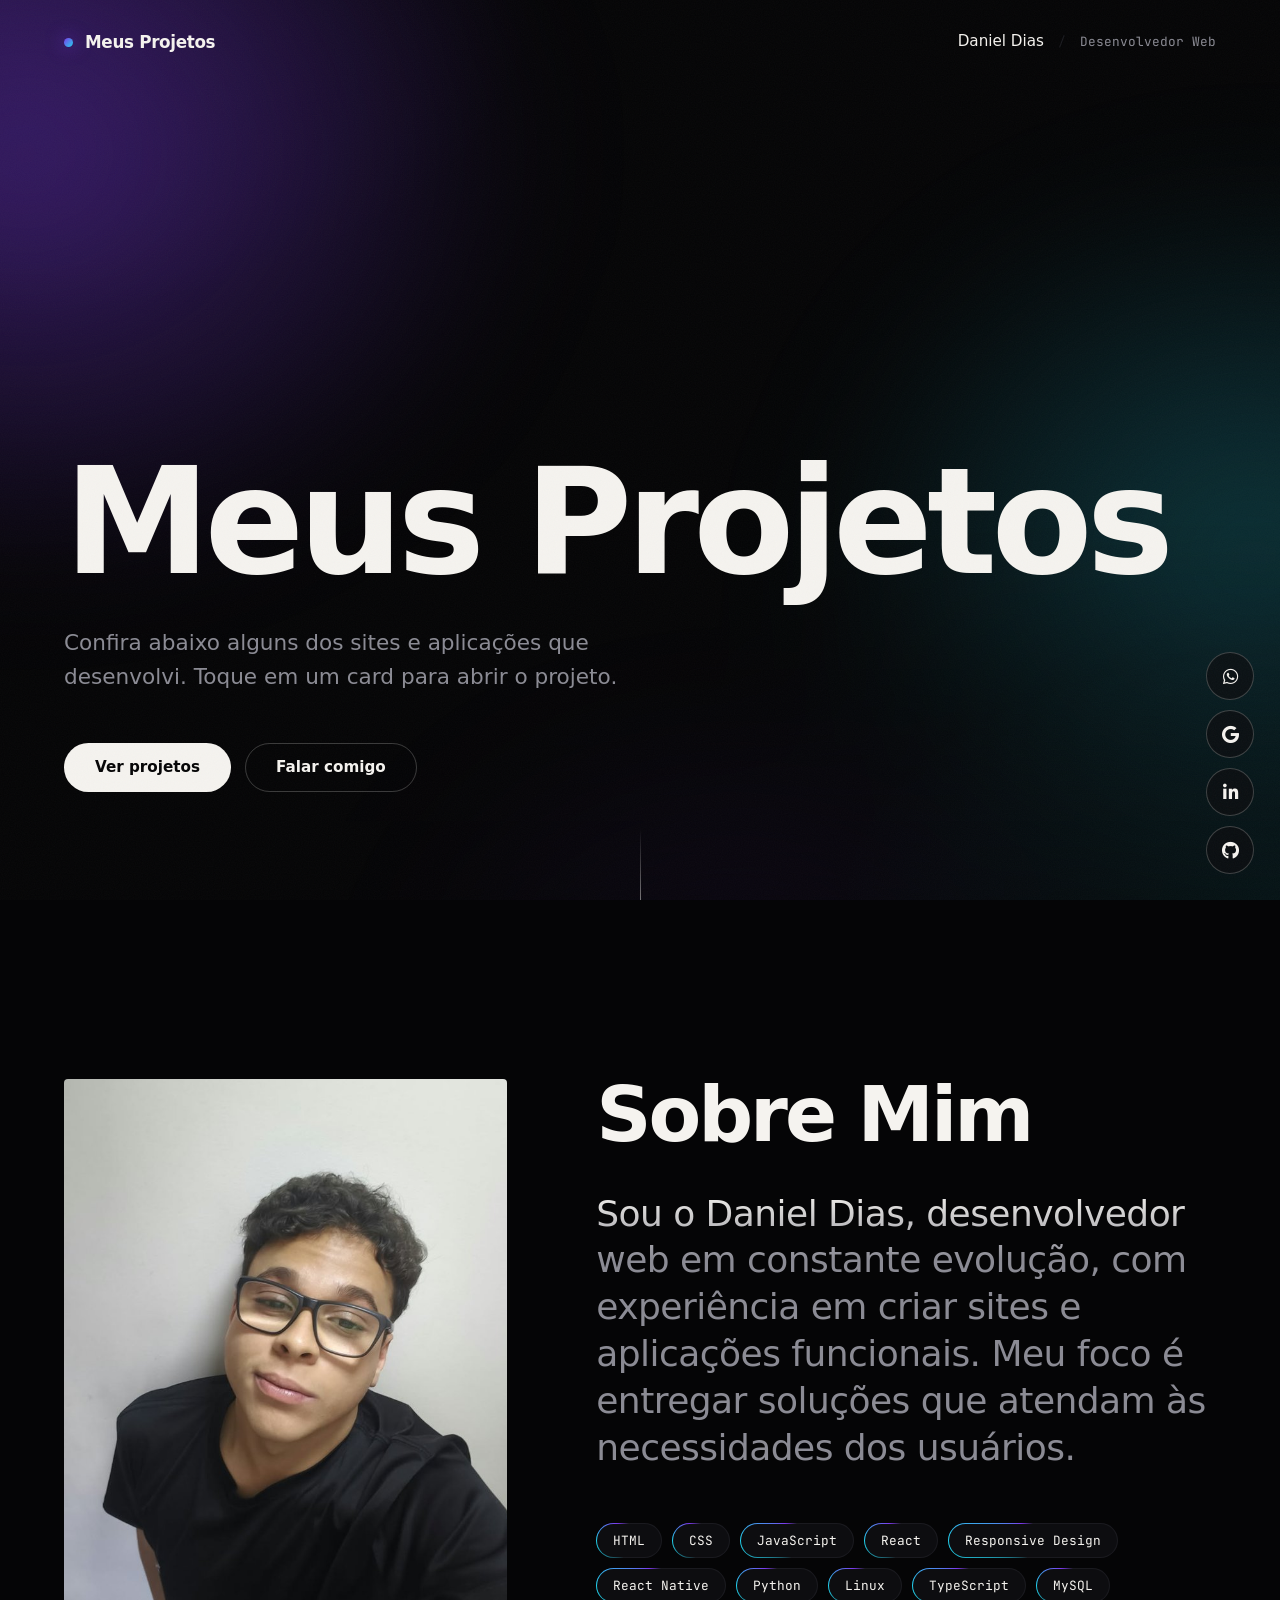
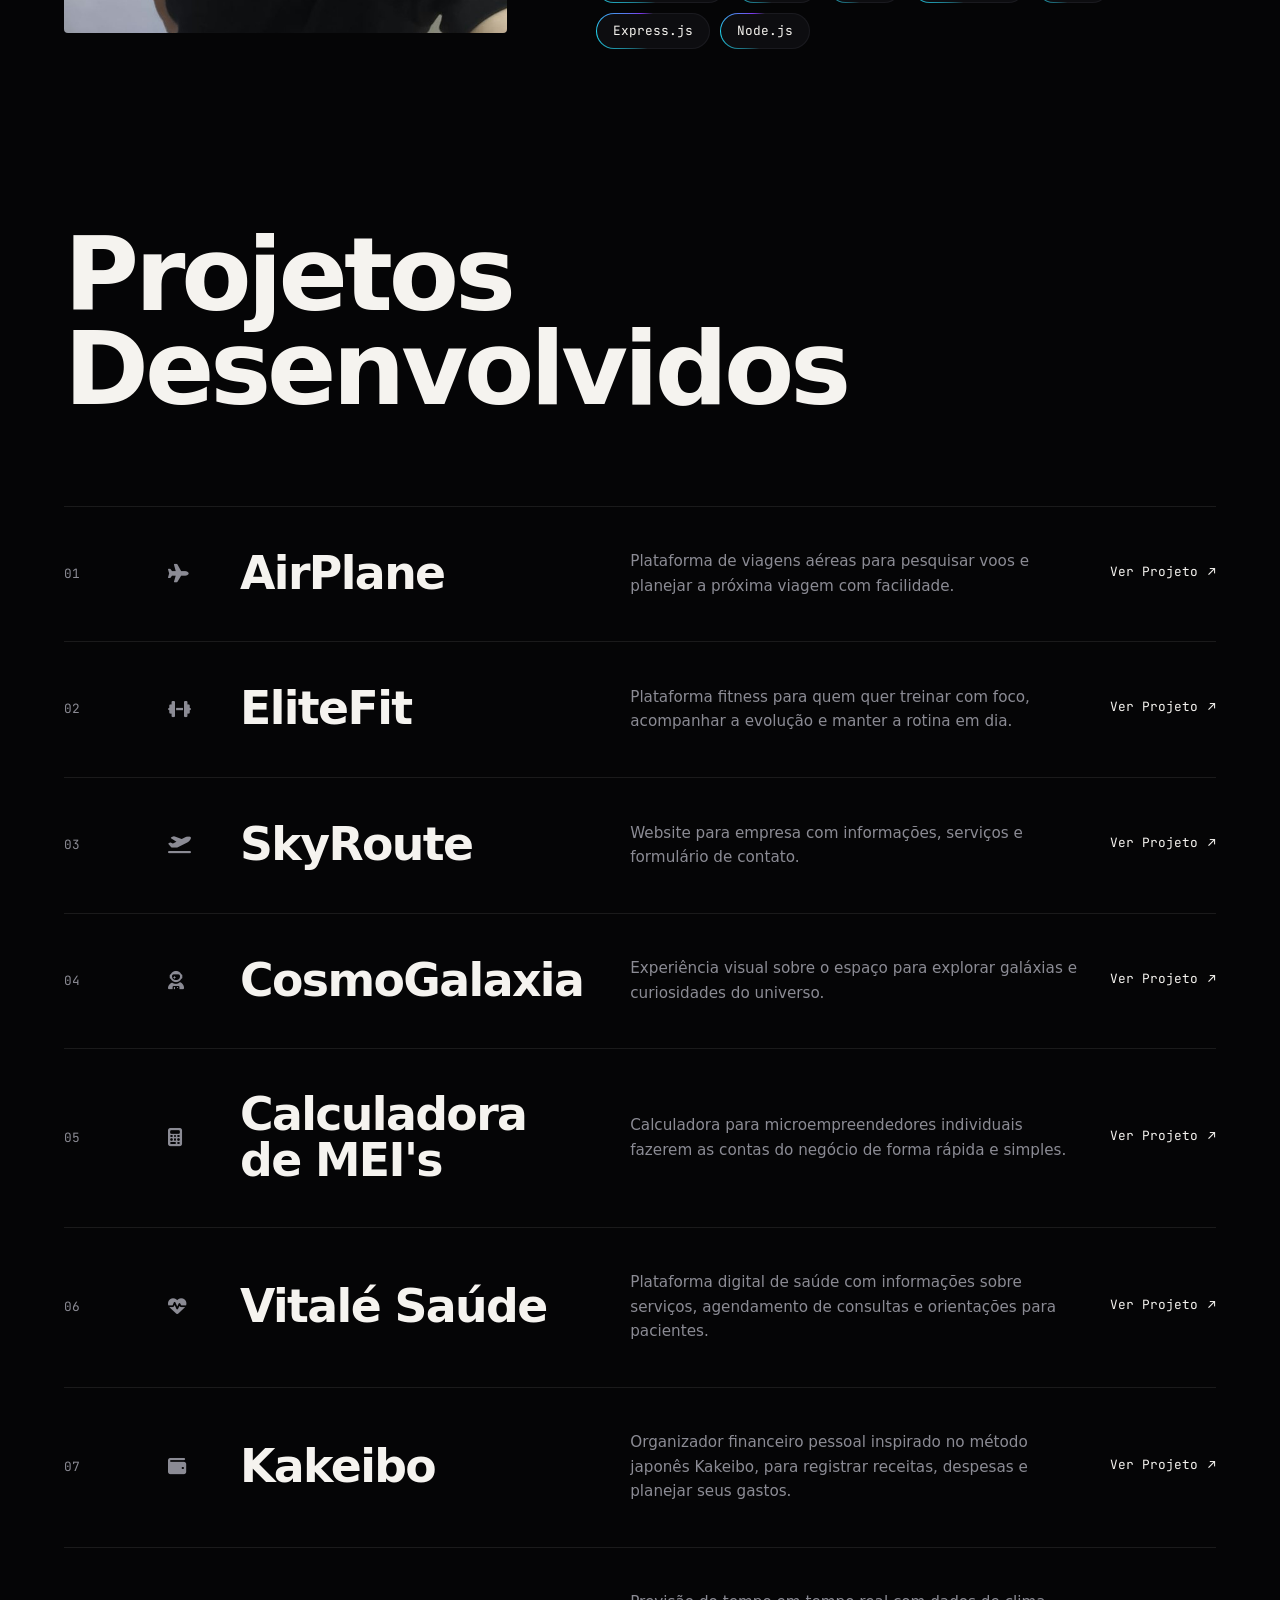
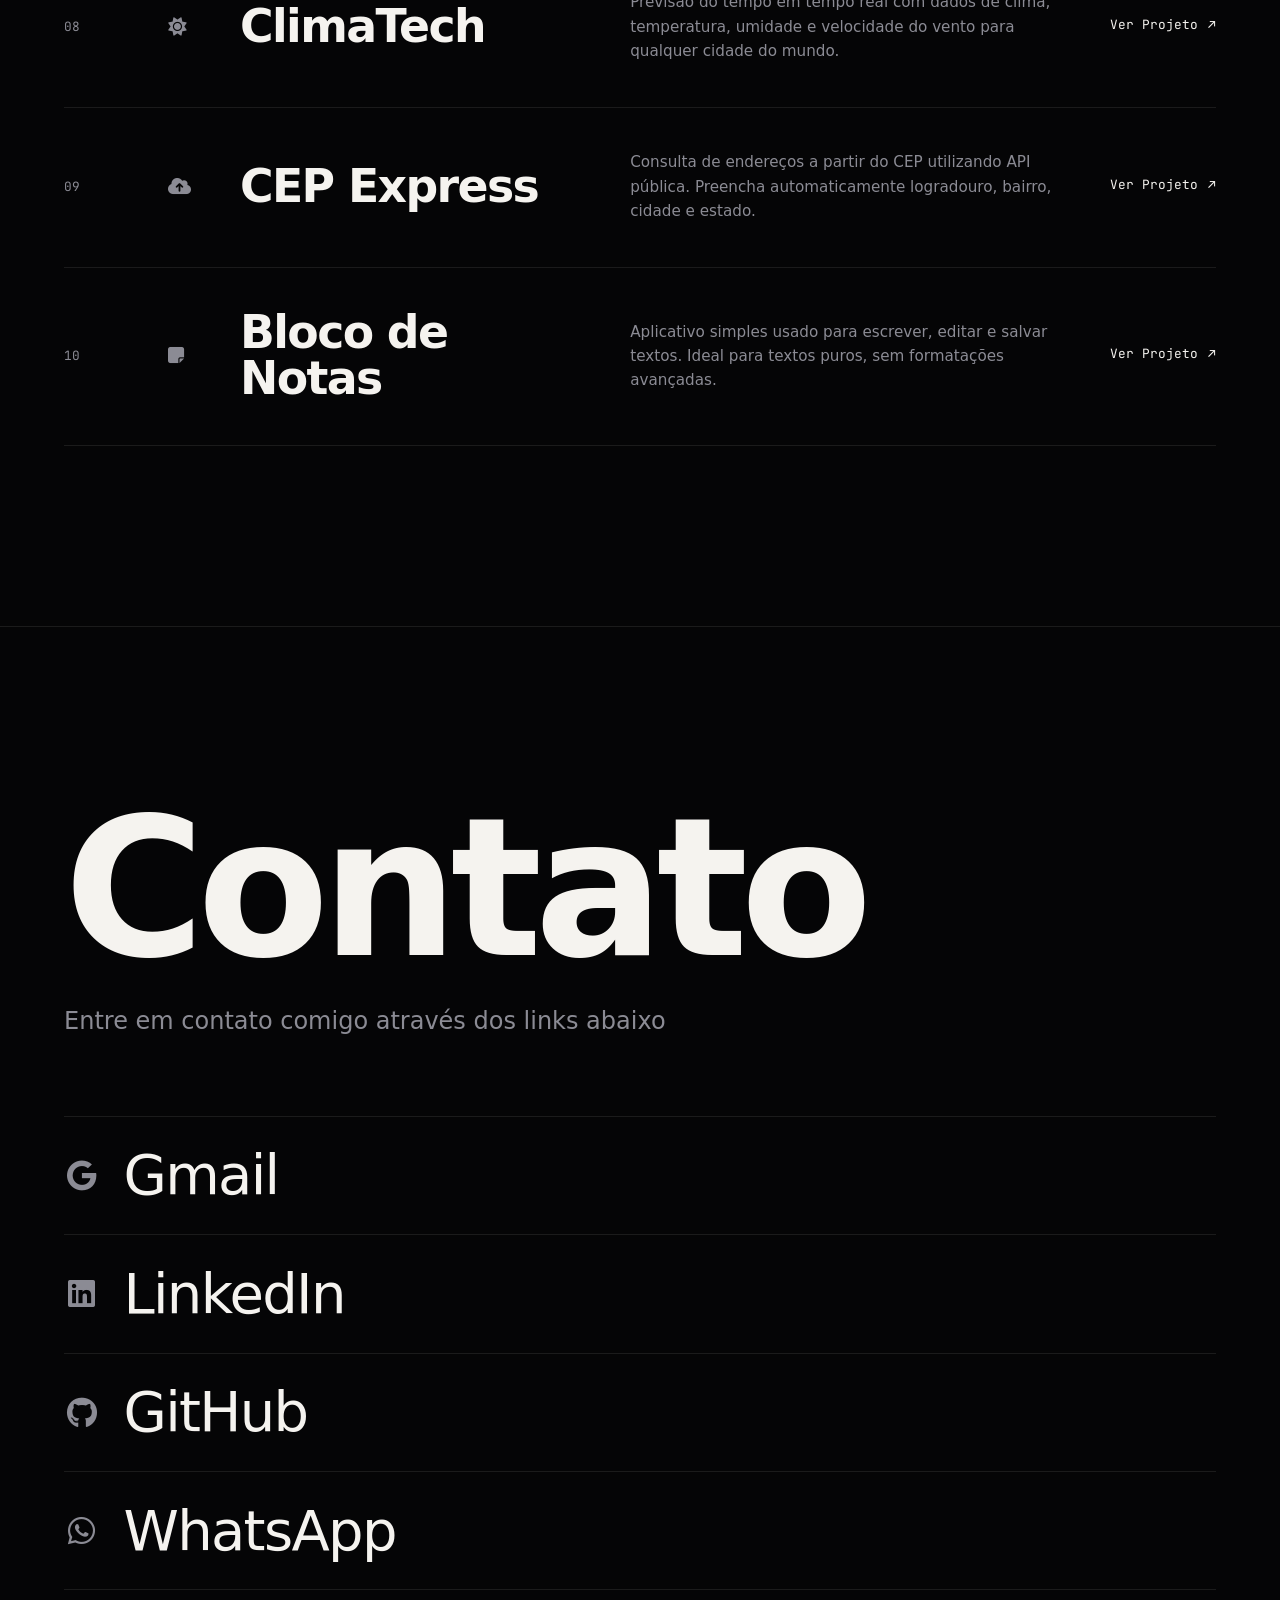
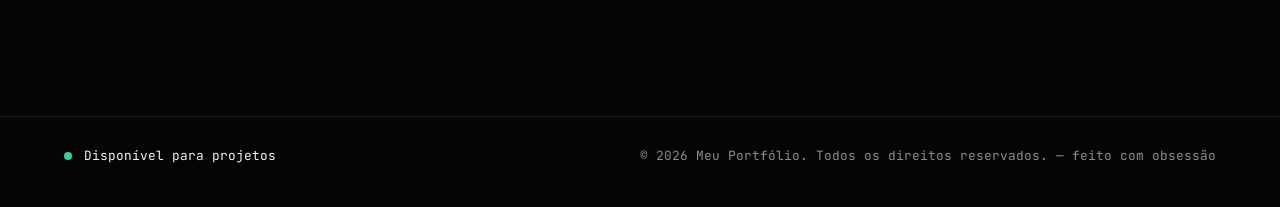
==== commit dc048c97: "Otimização SEO do portfólio" ====
--- a/index.html
+++ b/index.html
@@ -3,7 +3,49 @@
 <head>
     <meta charset="UTF-8">
     <meta name="viewport" content="width=device-width, initial-scale=1.0">
-    <title>Meus Projetos</title>
+
+    <title>Daniel Dias | Desenvolvedor Web | Portfólio</title>
+    <meta name="description" content="Portfólio de Daniel Dias, desenvolvedor web. Conheça projetos de sites e aplicações, tecnologias utilizadas e entre em contato para conversar sobre oportunidades e soluções digitais.">
+    <meta name="author" content="Daniel Dias">
+    <meta name="robots" content="index, follow, max-image-preview:large">
+    <meta name="theme-color" content="#050506">
+    <link rel="canonical" href="https://portifolio-sandy-eight-39.vercel.app/">
+
+    <meta property="og:type" content="website">
+    <meta property="og:locale" content="pt_BR">
+    <meta property="og:site_name" content="Portfólio Daniel Dias">
+    <meta property="og:title" content="Daniel Dias | Desenvolvedor Web">
+    <meta property="og:description" content="Conheça os projetos, tecnologias e soluções digitais desenvolvidos por Daniel Dias.">
+    <meta property="og:url" content="https://portifolio-sandy-eight-39.vercel.app/">
+    <meta property="og:image" content="https://portifolio-sandy-eight-39.vercel.app/foto-daniel.jpg">
+    <meta property="og:image:alt" content="Foto de Daniel Dias">
+
+    <meta name="twitter:card" content="summary_large_image">
+    <meta name="twitter:title" content="Daniel Dias | Desenvolvedor Web">
+    <meta name="twitter:description" content="Portfólio profissional de Daniel Dias: projetos, tecnologias e contato.">
+    <meta name="twitter:image" content="https://portifolio-sandy-eight-39.vercel.app/foto-daniel.jpg">
+
+    <script type="application/ld+json">
+    {
+      "@context": "https://schema.org",
+      "@type": "Person",
+      "name": "Daniel Dias",
+      "jobTitle": "Desenvolvedor Web",
+      "url": "https://portifolio-sandy-eight-39.vercel.app/",
+      "image": "https://portifolio-sandy-eight-39.vercel.app/foto-daniel.jpg",
+      "sameAs": [
+        "https://www.linkedin.com/in/daniel-dias-37a639375/",
+        "https://github.com/Danimilmil"
+      ],
+      "knowsAbout": [
+        "HTML", "CSS", "JavaScript", "React", "React Native",
+        "Node.js", "Express.js", "MySQL", "Python", "Linux",
+        "Desenvolvimento web", "Design responsivo"
+      ]
+    }
+    </script>
+
+    <link rel="preconnect" href="https://cdnjs.cloudflare.com" crossorigin>
     <link rel="stylesheet" href="https://cdnjs.cloudflare.com/ajax/libs/font-awesome/6.4.0/css/all.min.css">
     <link rel="stylesheet" href="style.css">
 </head>
@@ -46,8 +88,8 @@
             <span class="skill">React Native</span>
             <span class="skill">Python</span>
             <span class="skill">Linux</span>
-            <span class="skill">TypeScricpt</span>
-            <span class="skill">MySql</span>
+            <span class="skill">TypeScript</span>
+            <span class="skill">MySQL</span>
             <span class="skill">Express.js</span>
             <span class="skill">Node.js</span>
         </div>
@@ -167,7 +209,7 @@
 
     <footer>
         <div class="container">
-            <p>&copy; 2026 Meu Portfólio. Todos os direitos reservados.</p>
+            <p>&copy; 2026 Daniel Dias. Todos os direitos reservados.</p>
         </div>
     </footer>
 
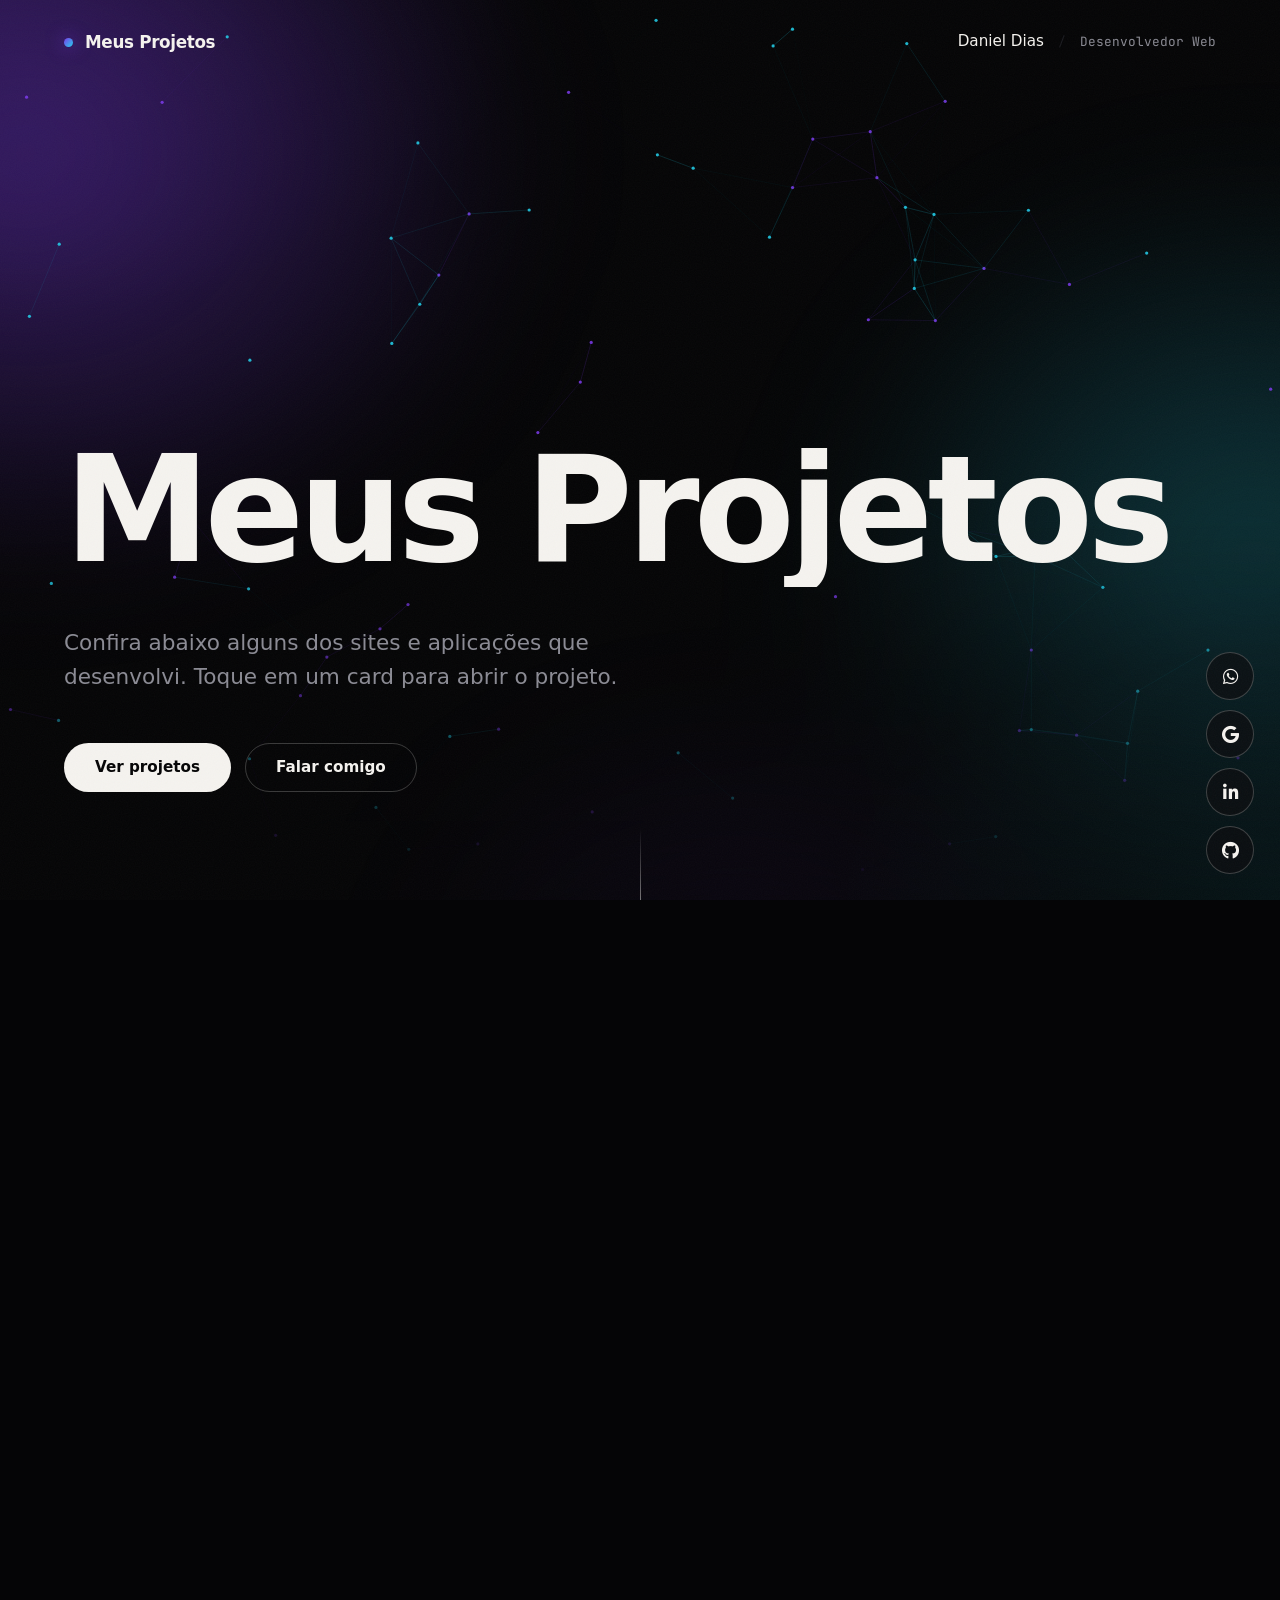
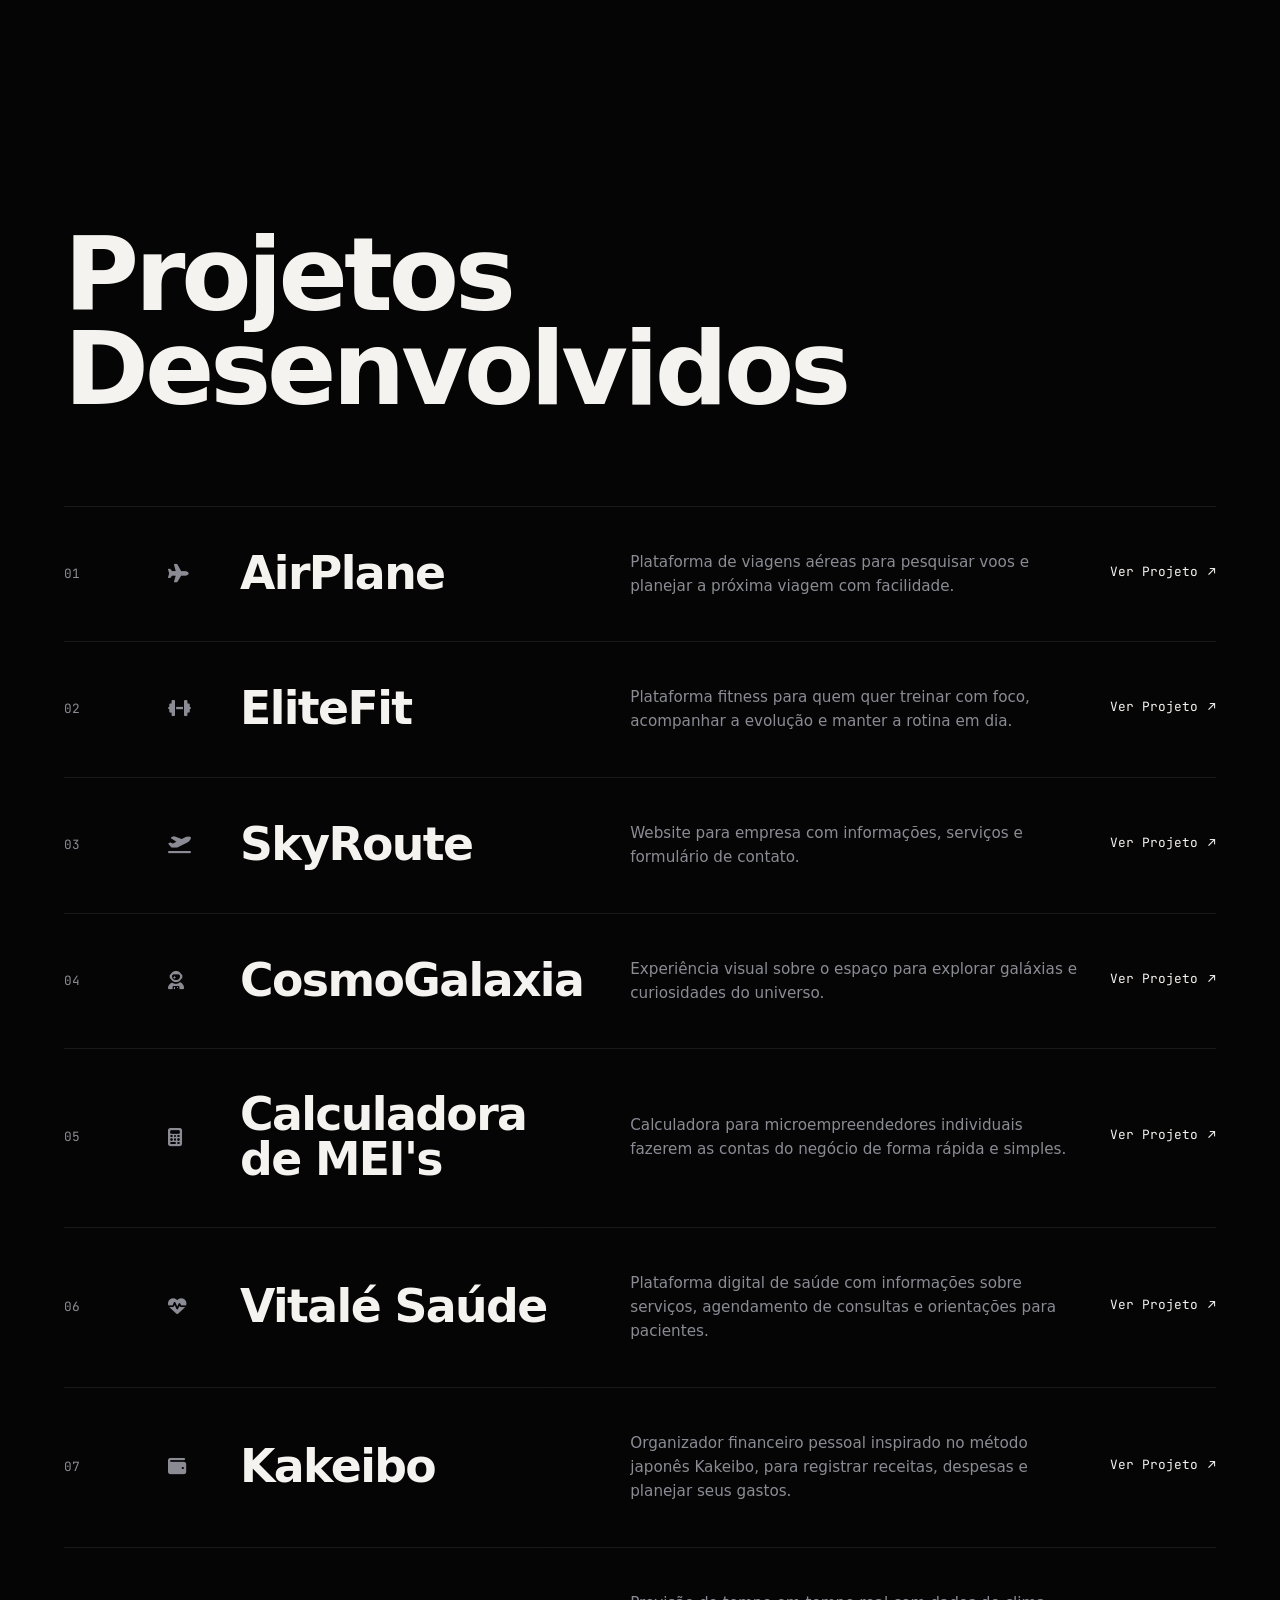
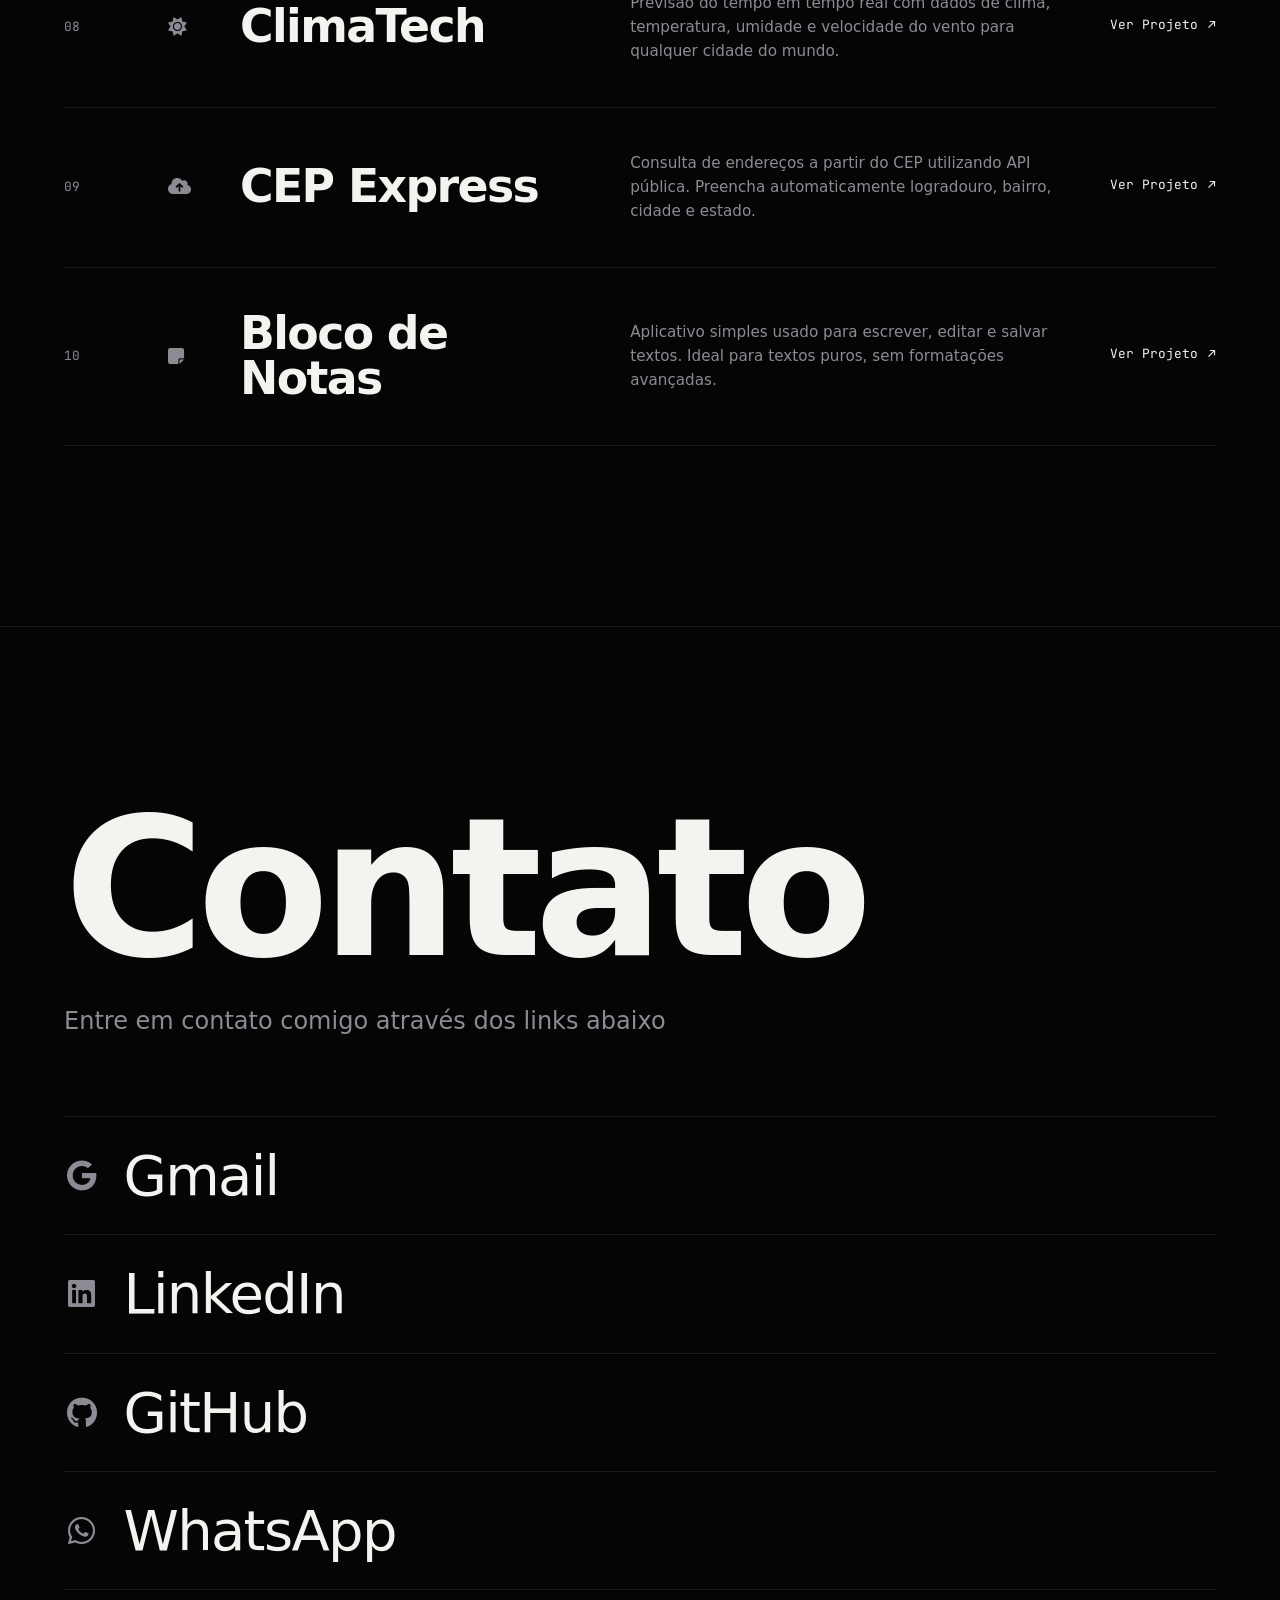
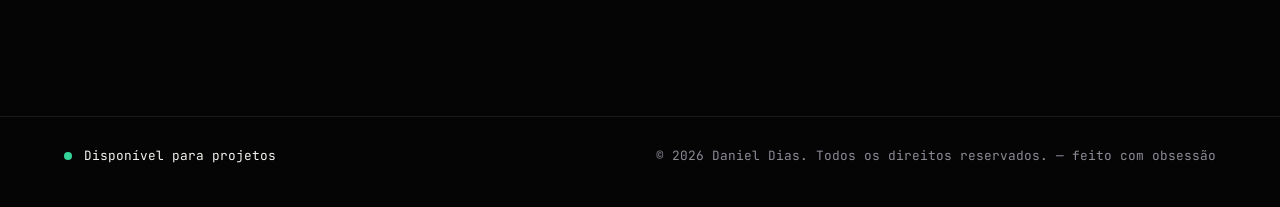
==== commit 6b8fe761: "Deixa o portfólio imersivo: partículas no hero, cards 3D e animações" ====
--- a/index.html
+++ b/index.html
@@ -50,6 +50,8 @@
     <link rel="stylesheet" href="style.css">
 </head>
 <body>
+    <div class="progress" aria-hidden="true"></div>
+    <div class="spotlight" aria-hidden="true"></div>
    
     <header>
         <div class="container">
@@ -62,6 +64,7 @@
     </header>
 
     <section class="hero">
+        <canvas class="hero-canvas" aria-hidden="true"></canvas>
         <div class="container">
             <h1>Meus Projetos</h1>
             <p>Confira abaixo alguns dos sites e aplicações que desenvolvi. Toque em um card para abrir o projeto.</p>
@@ -74,7 +77,7 @@
 
   
     <aside class="about-card" aria-label="Sobre mim">
-        <div class="about-photo">
+        <div class="about-photo" data-parallax>
             <img src="foto-daniel.jpg" alt="Foto de Daniel Dias" width="360" height="450">
         </div>
         <h2>Sobre Mim</h2>
--- a/style.css
+++ b/style.css
@@ -1057,4 +1057,43 @@
   .about-photo img {
     transform: none;
   }
-}+}
+
+/* ==========================================================================
+   IMERSÃO — camada interativa
+   ========================================================================== */
+.progress{position:fixed;inset:0 0 auto 0;height:2px;z-index:600;transform-origin:0 50%;transform:scaleX(var(--scroll,0));background:var(--signature);box-shadow:0 0 14px rgba(34,211,238,.6)}
+.spotlight{position:fixed;inset:0;z-index:1;pointer-events:none;background:radial-gradient(520px circle at var(--sx,50%) var(--sy,40%),rgba(124,58,237,.13),rgba(34,211,238,.05) 40%,transparent 70%);opacity:0;transition:opacity 600ms var(--ease)}
+.spotlight.on{opacity:1}
+header,.hero .container,.about-card,.projects,.contact,footer{position:relative;z-index:2}
+header{position:fixed}
+.hero-canvas{position:absolute;inset:0;width:100%;height:100%;z-index:-1;-webkit-mask-image:linear-gradient(to bottom,#000 60%,transparent);mask-image:linear-gradient(to bottom,#000 60%,transparent)}
+
+/* Abertura do título: uma única sequência orquestrada */
+.hero h1 .w{display:inline-block;overflow:hidden;vertical-align:top;padding-bottom:.08em}
+.hero h1 .w>span{display:inline-block;transform:translateY(105%) rotate(4deg);animation:rise 1.1s var(--ease) forwards;animation-delay:calc(.15s + var(--i)*.12s)}
+.hero p,.hero-actions{opacity:0;animation:fadein 1s var(--ease) .75s forwards}
+.hero-actions{animation-delay:.95s}
+@keyframes rise{to{transform:none}}
+@keyframes fadein{to{opacity:1}}
+
+/* Revelação ao rolar (só onde há conteúdo longo) */
+.js .reveal{opacity:0;transform:translateY(28px) scale(.98);transition:opacity 900ms var(--ease),transform 900ms var(--ease);transition-delay:var(--d,0ms)}
+.js .reveal.in{opacity:1;transform:none}
+
+/* Cards em 3D e foto com profundidade */
+.projects-grid{perspective:1200px}
+.project-card{transform-style:preserve-3d;will-change:transform}
+.project-card.tilting{transition:transform 120ms linear,border-color 400ms var(--ease)}
+.project-card:not(.tilting){transition:transform 700ms var(--ease),border-color 400ms var(--ease),background-color 400ms var(--ease)}
+.about-photo{box-shadow:0 40px 90px -30px rgba(124,58,237,.55),0 0 0 1px var(--line)}
+.about-photo img{transform:scale(1.12) translateY(var(--py,0px))}
+.about-card:hover .about-photo img{transform:scale(1.04) translateY(var(--py,0px))}
+.btn,.contact-link{will-change:transform}
+
+@media (prefers-reduced-motion:reduce){
+  .hero h1 .w>span,.hero p,.hero-actions{animation:none;opacity:1;transform:none}
+  .js .reveal{opacity:1;transform:none;transition:none}
+  .hero-canvas{display:none}
+}
+@media (hover:none){.spotlight{display:none}}
